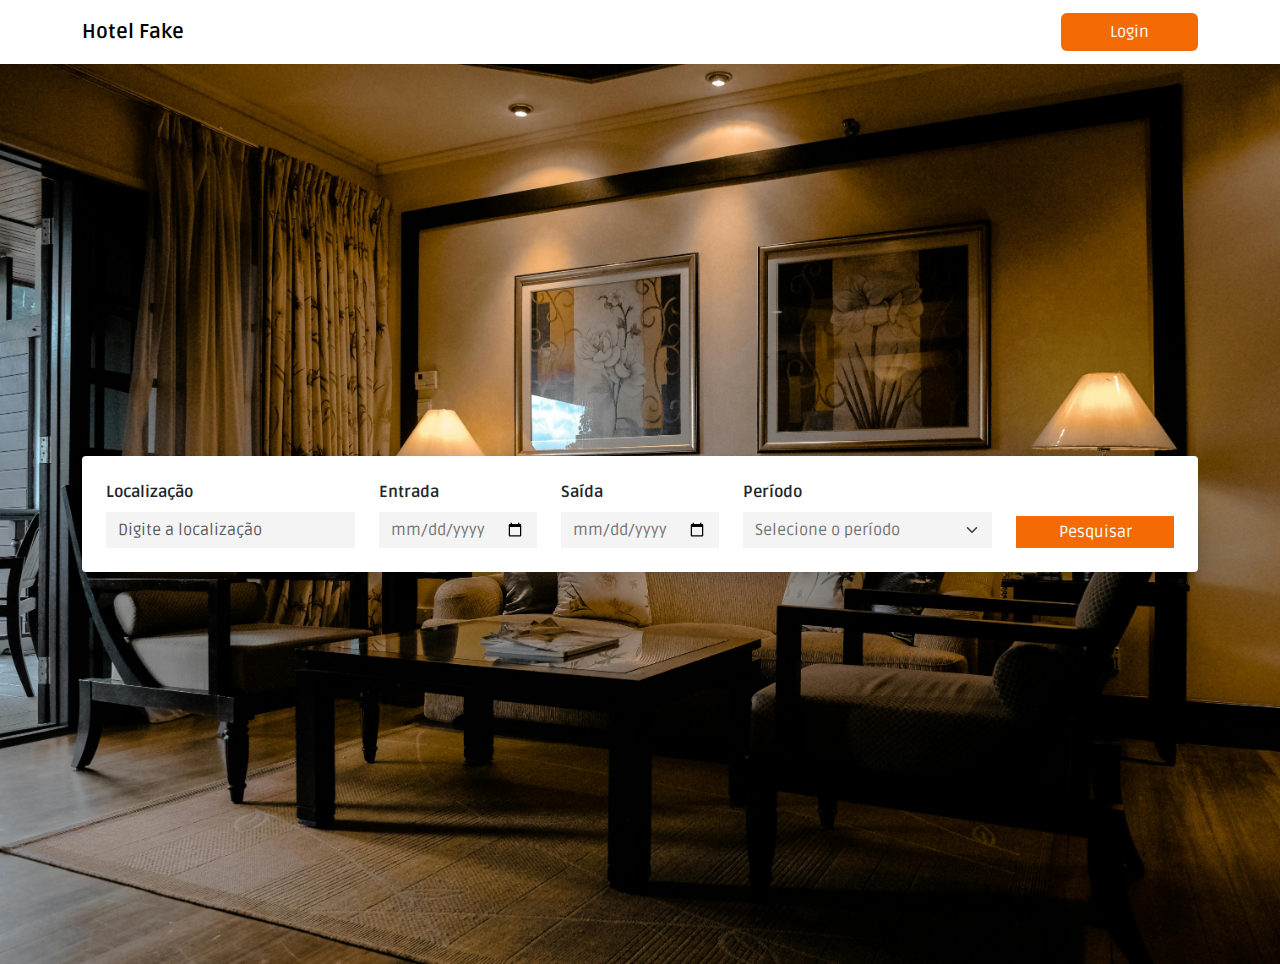
==== index.html @ 95f40a95 "Container Pai" ====
<!DOCTYPE html>
<html lang="pt-br">

<head>
    <meta charset="UTF-8">
    <meta name="viewport" content="width=device-width, initial-scale=1.0">
    <!-- Link correto para o Bootstrap -->
    <link rel="stylesheet" href="https://cdn.jsdelivr.net/npm/bootstrap@5.3.3/dist/css/bootstrap.min.css">
    <link rel="stylesheet" href="style.css">
    <title>HotelFake</title>
</head>

<body>

    <nav class="navbar navbar-expand-lg navbar-light bg-white">
        <div class="container pt-1 pb-1">
            <a class="navbar-brand fw-bold" href="#">Hotel Fake</a>
            <button class="navbar-toggler" type="button" data-bs-toggle="collapse" data-bs-target="#navbarNav"
                aria-controls="navbarNav" aria-expanded="false" aria-label="Toogle navigation">

                <svg xmlns="http://www.w3.org/2000/svg" width="1.5em" height="1.5em" fill="currentColor"
                    class="bi bi-list" viewBox="0 0 16 16">
                    <path fill-rule="evenodd"
                        d="M2.5 12a.5.5 0 0 1 .5-.5h10a.5.5 0 0 1 0 1H3a.5.5 0 0 1-.5-.5m0-4a.5.5 0 0 1 .5-.5h10a.5.5 0 0 1 0 1H3a.5.5 0 0 1-.5-.5m0-4a.5.5 0 0 1 .5-.5h10a.5.5 0 0 1 0 1H3a.5.5 0 0 1-.5-.5" />
                </svg>

            </button>

            <div class="collapse navbar-collapse d-lg-flex justify-content-lg-end" id="navbarNav">
                <ul class="navbar-nav">
                    <!-- Botão aparece em tela menor -->
                    <li class="nav-item d-block d-md-none d-lg-none pt-2 pb-2">
                        <a href="#" type="button" class="btn btn-orange w-100 roudend-0">Login</a>
                    </li>
                    <li class="nav-item d-none d-md-block">
                        <a href="#" type="button" class="btn btn-orange roudend-0 ps-lg-5 pe-lg-5">Login</a>
                    </li>
                </ul>
            </div>
        </div>
    </nav>

    <main class="w-100 min-vh-100 background-banner d-flex justify-content-center align-items-center">
        <div class="container">
            <div class="card rounded-1 border-0 p-1 pt-4 pb-4 p-lg-4 pb-mb-0 pb-lg-0 shadow">
                <div class="car-body">
                    <form class="pb-lg-2" onsubmit="return false;">
                        <div class="row">
                            <div class="col-12 col-md-12 col-lg-3 mb-3">
                                <label for="localizacao" class="form-label fw-bold">Localização</label>
                                <input type="text" class="form-control rounded-0" name="localizacao" id="localizacao"
                                    placeholder="Digite a localização">
                            </div>
                            <div class="col-12 col-md-12 col-lg-2 mb-3">
                                <label for="entrada" class="form-label fw-bold">Entrada</label>
                                <input type="date" class="form-control rounded-0" name="entrada" id="entrada">
                            </div>
                            <div class="col-12 col-md-12 col-lg-2 mb-3">
                                <label for="saida" class="form-label fw-bold">Saída</label>
                                <input type="date" class="form-control rounded-0" name="saida" id="saida">
                            </div>
                            <div class="col-12 col-lg-3 mb-3">
                                <label for="periodo" class="form-label fw-bold">Período</label>
                                    <select class="form-select rounded-0" name="periodo" id="periodo" aria-label="Selecione o período">
                                        <option value="" selected>Selecione o período</option>
                                        <option value="madrugada">Madrugada</option>
                                        <option value="manha">Manhã</option>
                                        <option value="tarde">Tarde</option>
                                        <option value="noite">Noite</option>
                                    </select>
                            </div>
                            <div class="col-12 col-md-12 col-lg-2 mb-3 pt-3 d-lg-flex align-items-end">
                                <a href="#" class="btn btn-lg btn-orange w-100 rounded-0 border-0 p-lg-1">Pesquisar</a>
                            </div>
                        </div>
                    </form>
                </div>
            </div>
        </div>
    </main>
    
</body>

    <!-- Scripts -->
    <script src="https://cdn.jsdelivr.net/npm/@popperjs/core@2.11.8/dist/umd/popper.min.js"
        integrity="sha384-I7E8VVD/ismYTF4hNIPjVp/Zjvgyol6VFvRkX/vR+Vc4jQkC+hVqc2pM8ODewa9r"
        crossorigin="anonymous"></script>
    <script src="https://cdn.jsdelivr.net/npm/bootstrap@5.3.3/dist/js/bootstrap.min.js"
        integrity="sha384-0pUGZvbkm6XF6gxjEnlmuGrJXVbNuzT9qBBavbLwCsOGabYfZo0T0to5eqruptLy"
        crossorigin="anonymous"></script>


</html>
---- style.css ----
@import './assets/css/theme.css';
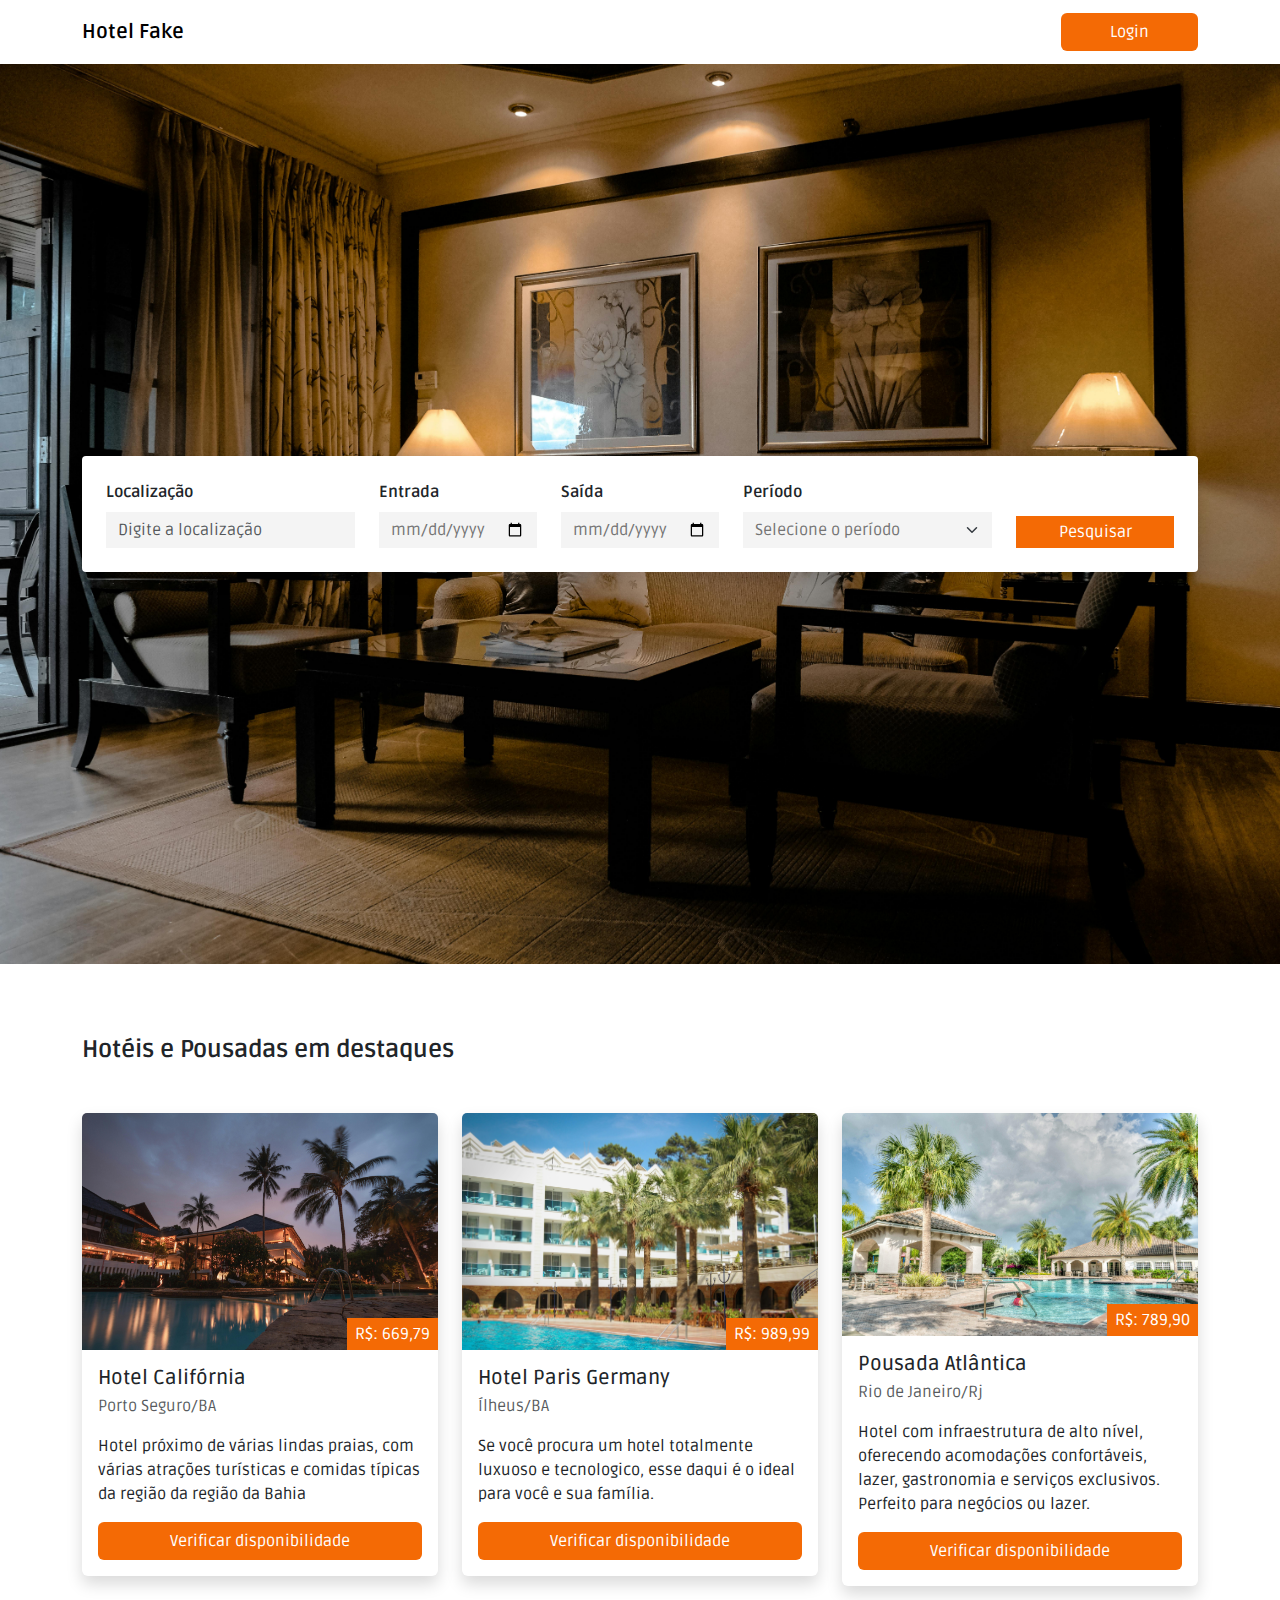
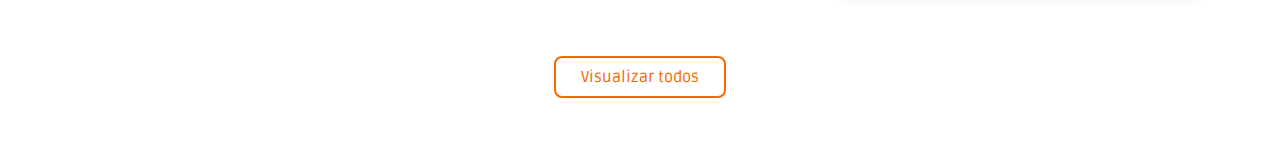
==== commit d6022c84: "Hoteis em destaques" ====
--- a/index.html
+++ b/index.html
@@ -12,6 +12,7 @@
 
 <body>
 
+    <!-- Navbar -->
     <nav class="navbar navbar-expand-lg navbar-light bg-white">
         <div class="container pt-1 pb-1">
             <a class="navbar-brand fw-bold" href="#">Hotel Fake</a>
@@ -39,7 +40,9 @@
             </div>
         </div>
     </nav>
+    <!-- End navbar -->
 
+    <!-- Banner -->
     <main class="w-100 min-vh-100 background-banner d-flex justify-content-center align-items-center">
         <div class="container">
             <div class="card rounded-1 border-0 p-1 pt-4 pb-4 p-lg-4 pb-mb-0 pb-lg-0 shadow">
@@ -78,7 +81,75 @@
             </div>
         </div>
     </main>
-    
+    <!-- End navbar -->
+
+    <main class="w-100 pb-5 pt-lg-4 pb-lg-5">
+        <div class="container pt-5 pb-2 pt-lg-5 pb-lg-0">
+            <h1 class="fs-4 text-center text-lg-start mb-5 fw-bold">
+                Hotéis e Pousadas em destaques
+            </h1>
+            <div class="row mb-4">
+                <div class="col-12 col-md-12 col-lg-4 mb-5">
+                    <div class="card shadow border-0">
+                        <div class="position-relative">
+                            <img src=".//assets/img/banners/hote1.jpg" alt="hotel 01" class="card-img-top">
+                            <span class="position-absolute bottom-0 right-0 bg-color-orange ps-2 pe-2 pt-1 pb-1">R$: 669,79</span>
+                        </div>
+                        <div class="card-body p-3">
+                            <h5 class="card-title mb-1">Hotel Califórnia</h5>
+                            <p class="text-muted">Porto Seguro/BA</p>
+                            <p class="card-text">
+                                Hotel próximo de várias lindas praias, com várias atrações turísticas e comidas típicas da região da região da Bahia
+                            </p>
+                            <a href="#" class="btn btn-orange roudend-0 w-100">Verificar disponibilidade</a>
+                        </div>
+                    </div>
+                </div>
+
+                <div class="col-12 col-md-12 col-lg-4 mb-5">
+                    <div class="card shadow border-0">
+                        <div class="position-relative">
+                            <img src=".//assets/img/banners/hotel2.jpg" alt="hotel 01" class="card-img-top">
+                            <span class="position-absolute bottom-0 right-0 bg-color-orange ps-2 pe-2 pt-1 pb-1">R$: 989,99</span>
+                        </div>
+                        <div class="card-body p-3">
+                            <h5 class="card-title mb-1">Hotel Paris Germany</h5>
+                            <p class="text-muted">Ílheus/BA</p>
+                            <p class="card-text">
+                                Se você procura um hotel totalmente luxuoso e tecnologico, esse daqui é o ideal para você e sua família.
+                            </p>
+                            <a href="#" class="btn btn-orange roudend-0 w-100">Verificar disponibilidade</a>
+                        </div>
+                    </div>
+                </div>
+
+                <div class="col-12 col-md-12 col-lg-4 mb-5">
+                    <div class="card shadow border-0">
+                        <div class="position-relative">
+                            <img src=".//assets/img/banners/hote3.jpg" alt="hotel 01" class="card-img-top">
+                            <span class="position-absolute bottom-0 right-0 bg-color-orange ps-2 pe-2 pt-1 pb-1">R$: 789,90</span>
+                        </div>
+                        <div class="card-body p-3">
+                            <h5 class="card-title mb-1">Pousada Atlântica</h5>
+                            <p class="text-muted">Rio de Janeiro/Rj</p>
+                            <p class="card-text">
+                                Hotel com infraestrutura de alto nível, oferecendo acomodações confortáveis, lazer, gastronomia e serviços exclusivos. 
+                                <br>Perfeito para negócios ou lazer.
+                            </p>
+                            <a href="#" class="btn btn-orange roudend-0 w-100">Verificar disponibilidade</a>
+                        </div>
+                    </div>
+                </div>
+            </div>
+            <div class="row">
+                <div class="col-12 d-flex justify-content-center">
+                    <a href="#" class="btn btn-orange-outline ps-4 pe-4">
+                        Visualizar todos
+                    </a>
+                </div>
+            </div>
+        </div>
+    </main>
 </body>
 
     <!-- Scripts -->
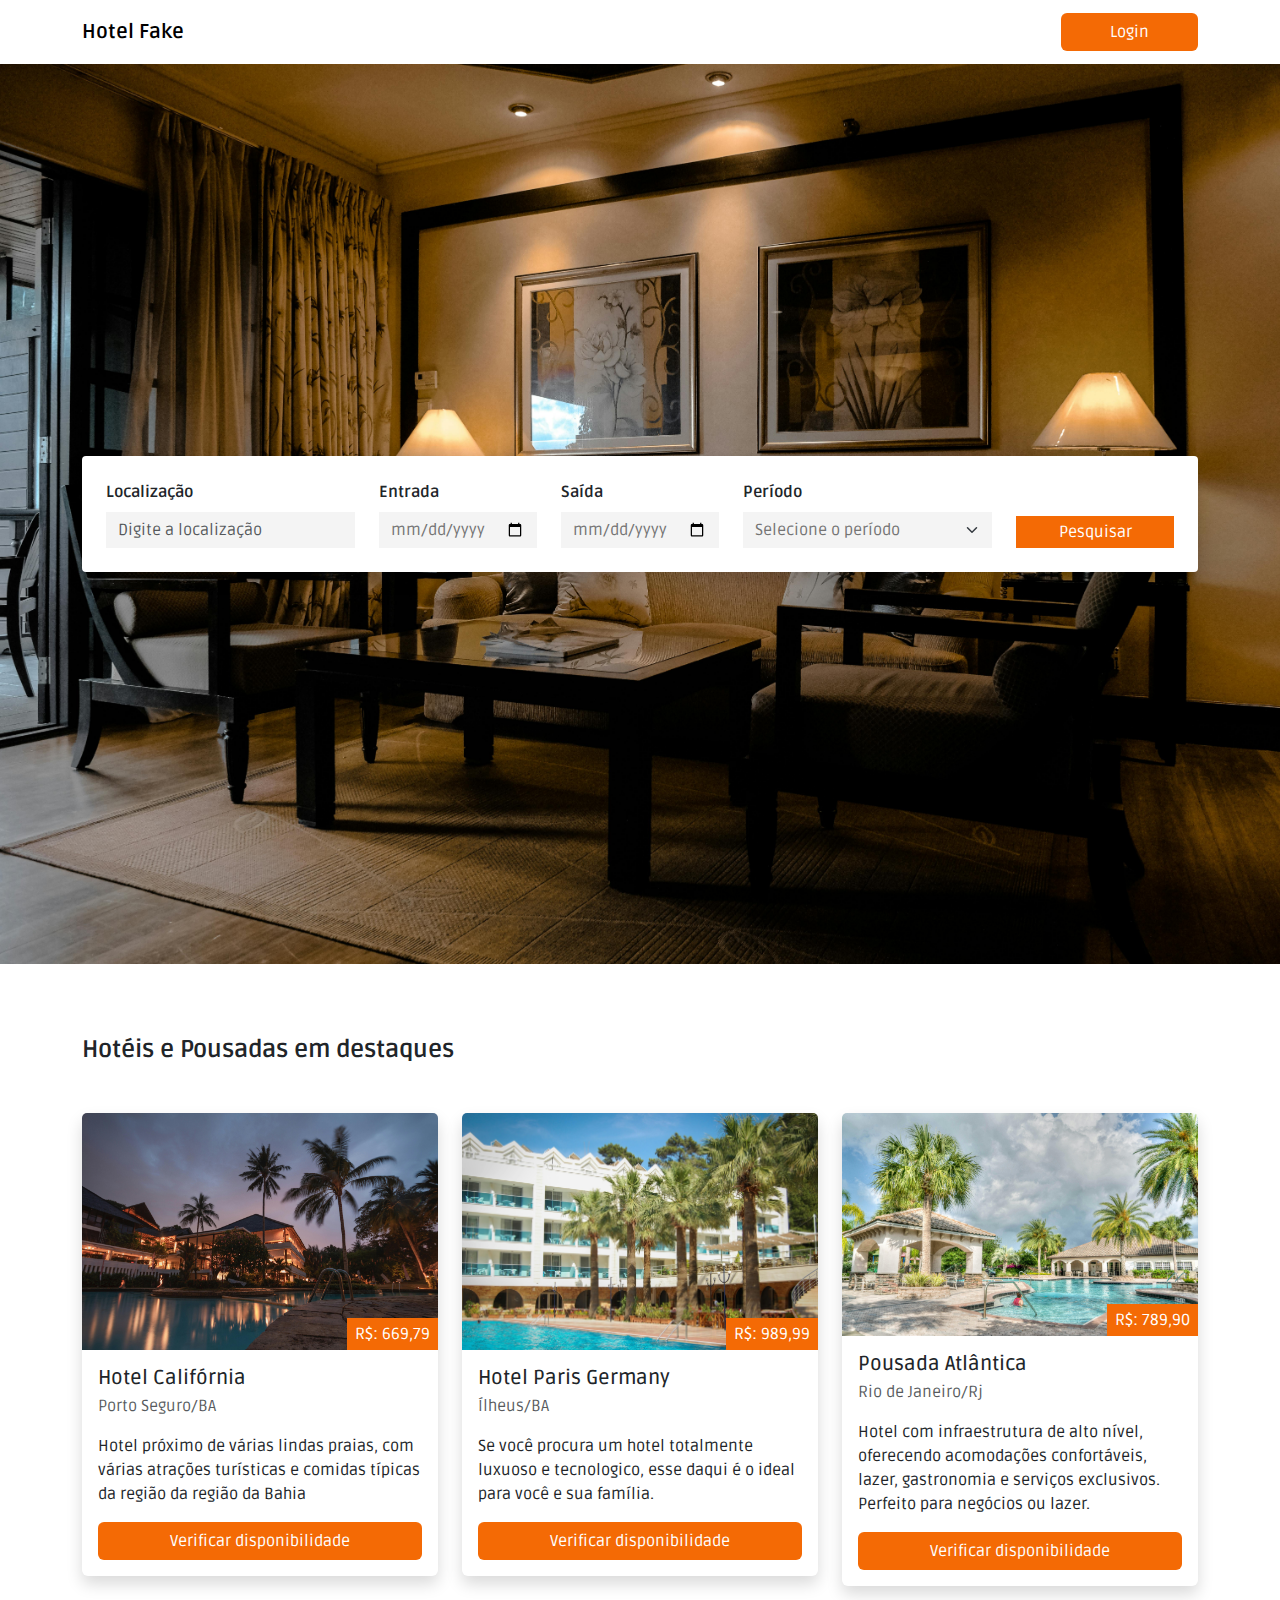
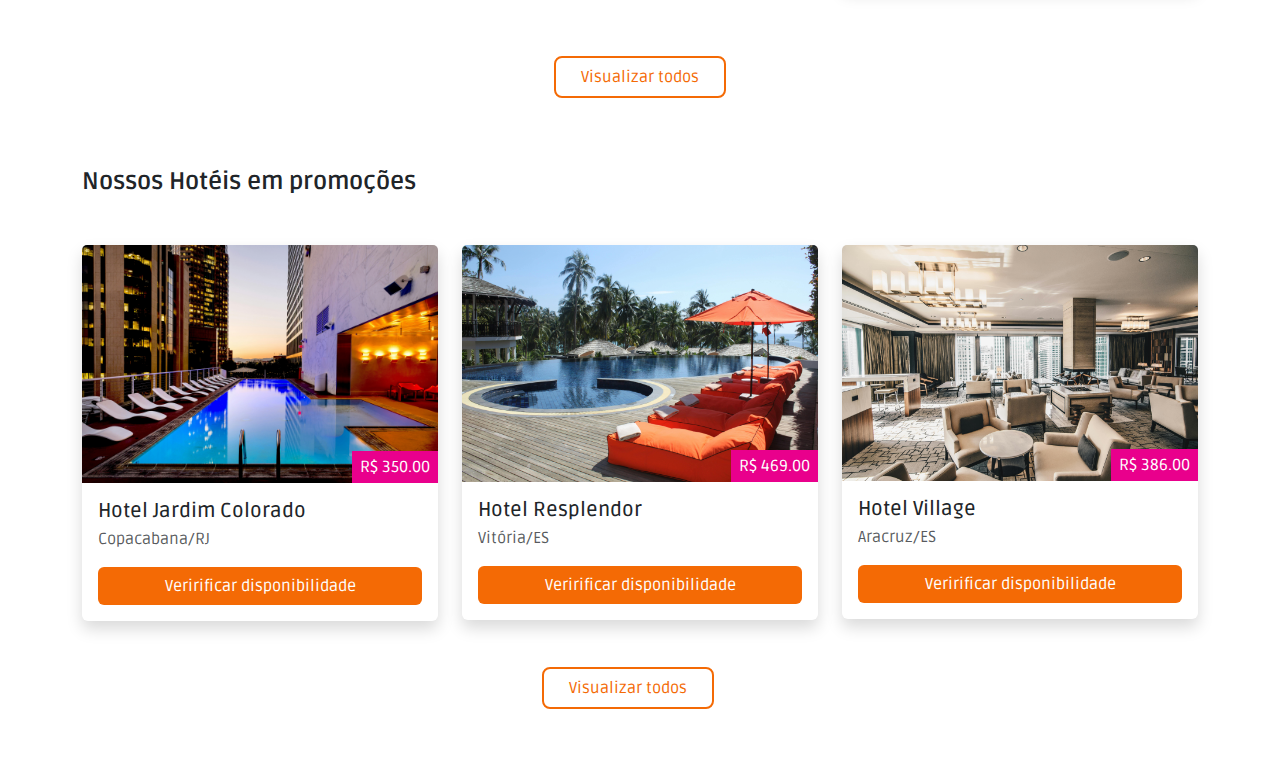
==== commit 836cfcd1: "Hotéis em promoções" ====
--- a/index.html
+++ b/index.html
@@ -81,8 +81,9 @@
             </div>
         </div>
     </main>
-    <!-- End navbar -->
-
+    <!-- End Banner -->
+
+    <!-- Destaques -->
     <main class="w-100 pb-5 pt-lg-4 pb-lg-5">
         <div class="container pt-5 pb-2 pt-lg-5 pb-lg-0">
             <h1 class="fs-4 text-center text-lg-start mb-5 fw-bold">
@@ -141,6 +142,7 @@
                     </div>
                 </div>
             </div>
+
             <div class="row">
                 <div class="col-12 d-flex justify-content-center">
                     <a href="#" class="btn btn-orange-outline ps-4 pe-4">
@@ -150,6 +152,71 @@
             </div>
         </div>
     </main>
+     <!-- End destaques -->
+
+     <!-- Combo -->
+      <main class="w-100 pb-5 pb-lg-5">
+        <div class="container">
+            <div class="w-100 title mb-5 mb-md-5 mb-lg-5 pt-lg-4 pb-lg-0">
+                <h1 class="fs-4 text-center text-lg-start mb-2 fw-bold">Nossos Hotéis em promoções</h1>
+            </div>
+        <div class="row mb-4">
+            <div class="col-12 col-md-12 col-lg-4 mb-5">
+                <div class="card shadow border-0">
+                    <div class="position-relative">
+                    <img src="assets/img/banners/hotel3.jpg" alt="hotel3" class="card-img-top">
+                    <span class="position-absolute bottom-0 right-0 bg-color-roxo ps-2 pe-2 pt-1 pb-1">R$ 350.00</span>
+                </div>
+                <div class="card-body p-3">
+                    <h5 class="card-title mb-1">
+                        Hotel Jardim Colorado
+                    </h5>
+                    <p class="text-muted">Copacabana/RJ</p>
+                    <a href="#" class="btn btn-orange roudend-0 w-100">Veririficar disponibilidade</a>
+                </div>
+            </div>
+        </div>
+
+        <div class="col-12 col-md-12 col-lg-4 mb-5">
+            <div class="card shadow border-0">
+                <div class="position-relative">
+                <img src="assets/img/banners/hotel4.jpg" alt="hotel3" class="card-img-top">
+                <span class="position-absolute bottom-0 right-0 bg-color-roxo ps-2 pe-2 pt-1 pb-1">R$ 469.00</span>
+            </div>
+            <div class="card-body p-3">
+                <h5 class="card-title mb-1">
+                    Hotel Resplendor
+                </h5>
+                <p class="text-muted">Vitória/ES</p>
+                <a href="#" class="btn btn-orange roudend-0 w-100">Veririficar disponibilidade</a>
+            </div>
+        </div>
+    </div>
+
+    <div class="col-12 col-md-12 col-lg-4 mb-5">
+        <div class="card shadow border-0">
+            <div class="position-relative">
+            <img src="assets/img/banners/hotel5.jpg" alt="hotel3" class="card-img-top">
+            <span class="position-absolute bottom-0 right-0 bg-color-roxo ps-2 pe-2 pt-1 pb-1">R$ 386.00</span>
+        </div>
+        <div class="card-body p-3">
+            <h5 class="card-title mb-1">
+                Hotel Village
+            </h5>
+            <p class="text-muted">Aracruz/ES</p>
+            <a href="#" class="btn btn-orange roudend-0 w-100">Veririficar disponibilidade</a>
+        </div>
+    </div>
+</div>
+    <div class="row">
+        <div class="col-12 d-flex justify-content-center">
+            <a href="#" class="btn btn-orange-outline ps-4 pe-4">Visualizar todos
+            </a>
+        </div>
+    </div>
+    </div>
+    <div>
+      </main>
 </body>
 
     <!-- Scripts -->
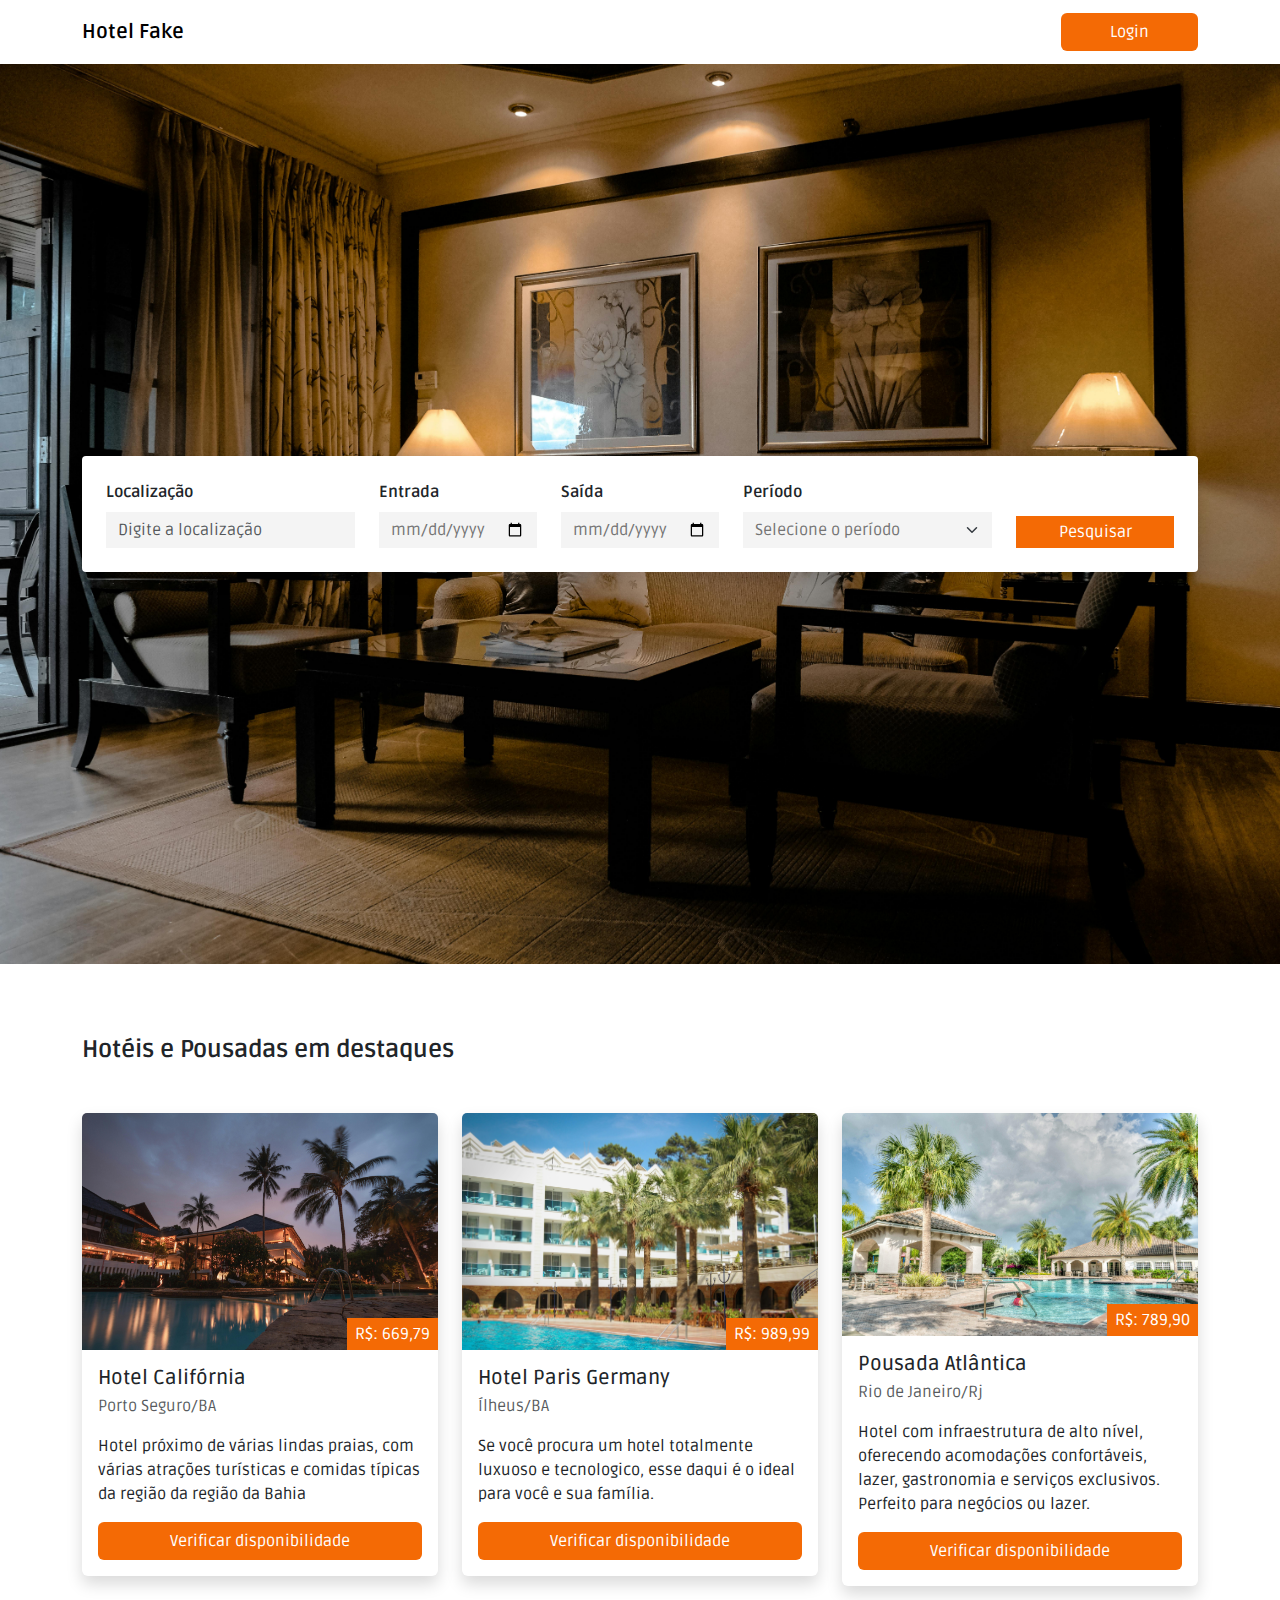
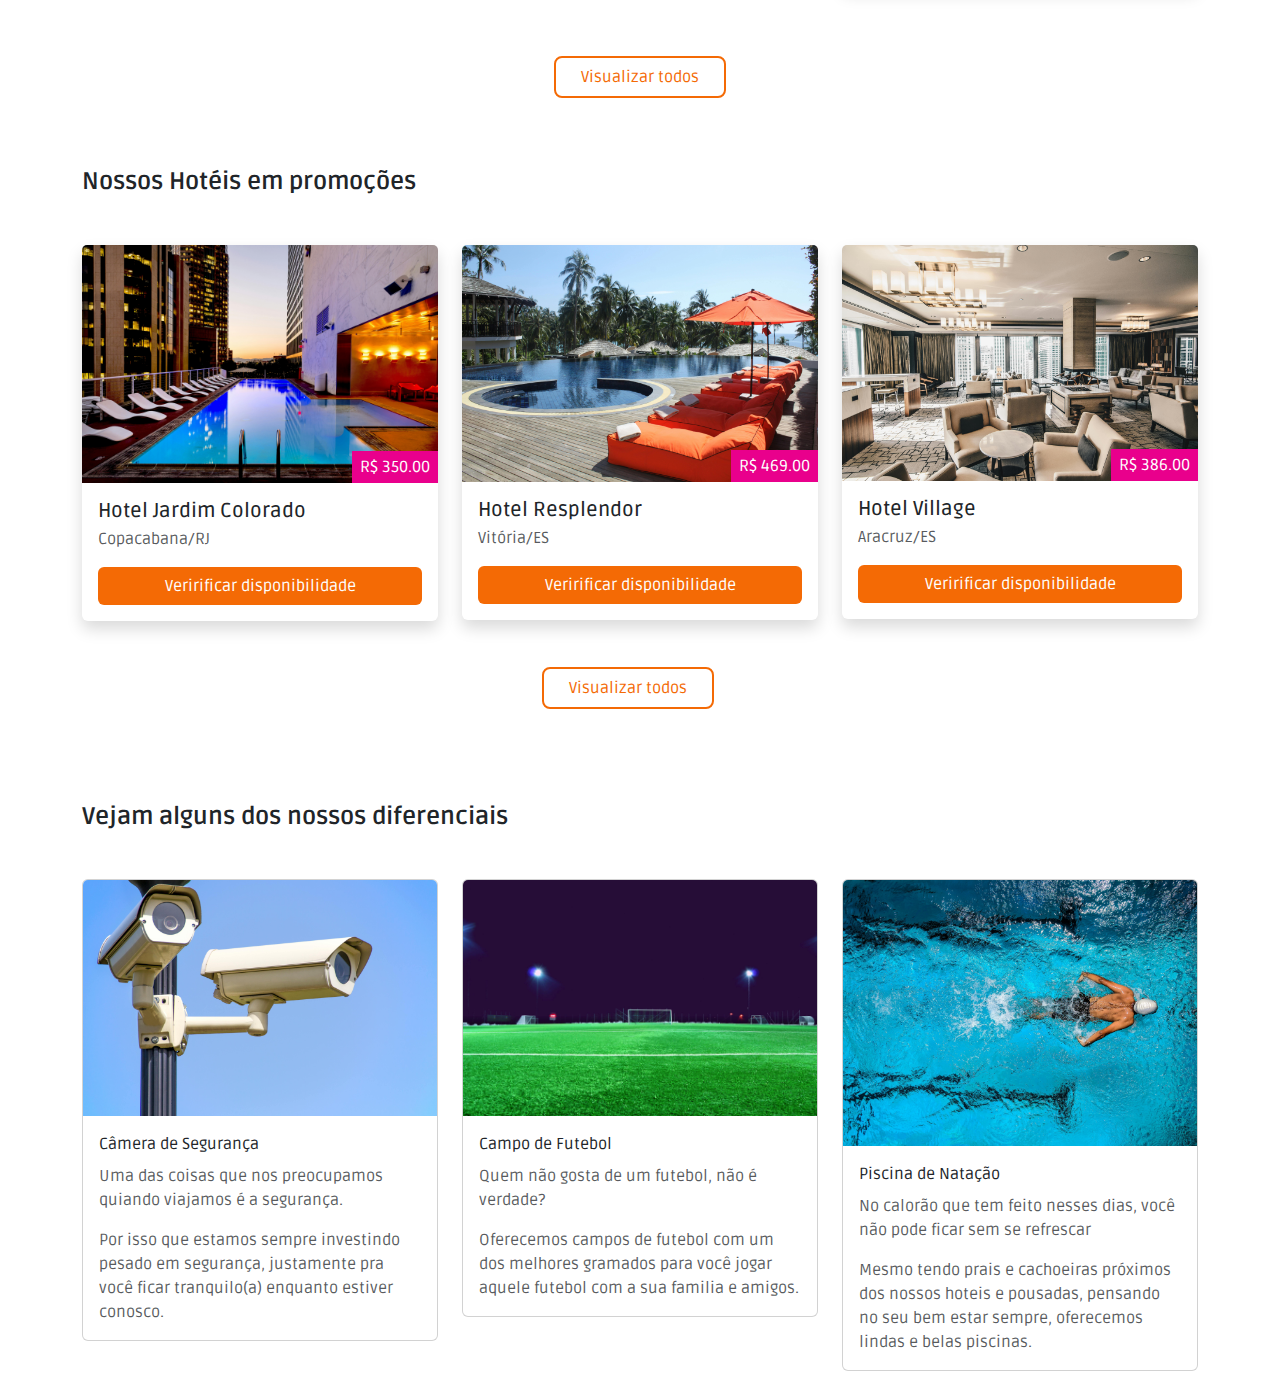
==== commit 23468147: "Diferencial" ====
--- a/index.html
+++ b/index.html
@@ -217,6 +217,64 @@
     </div>
     <div>
       </main>
+     <!-- End Combos -->
+
+      <!-- Diferencial -->
+      <main class="w-100">
+        <div class="container">
+            <div class="w-100 title mb-5 mb-md-5 mb-lg-5 pt-lg-4 pb-lg-0">
+                <h1 class="fs-4 text-center text-md-start text-lg-start mb-2 fw-bold">
+                    Vejam alguns dos nossos diferenciais
+                </h1>
+            </div>
+            <div class="row">
+                <div class="col-12">
+                    <div class="row">
+                        <div class="col-12 col-md-4 col-lg-4 mb-4">
+                            <div class="card">
+                                <img src="assets/img/utilidades/camera.jpg" alt="Câmera" class="card-img-top">
+                                <div class="card-body">
+                                    <div class="card-title">
+                                        Câmera de Segurança
+                                    </div>
+                                    <p class="card-text text-muted">Uma das coisas que nos preocupamos quiando viajamos é a segurança.</p>
+                                    <p class="card-text text-muted">Por isso que estamos sempre investindo pesado em segurança, justamente pra você ficar tranquilo(a) enquanto estiver conosco.</p>
+                                </div>
+                            </div>
+                        </div>
+
+                        <div class="col-12 col-md-4 col-lg-4 mb-4">
+                            <div class="card">
+                                <img src="assets/img/utilidades/campoFutebol.jpg" alt="Campo Futebol" class="card-img-top">
+                                <div class="card-body">
+                                    <div class="card-title">
+                                        Campo de Futebol
+                                    </div>
+                                    <p class="card-text text-muted">Quem não gosta de um futebol, não é verdade?</p>
+                                    <p class="card-text text-muted">Oferecemos campos de futebol com um dos melhores gramados para você jogar aquele futebol com a sua familia e amigos.</p>
+                                </div>
+                            </div>
+                        </div>
+
+                        <div class="col-12 col-md-4 col-lg-4 mb-4">
+                            <div class="card">
+                                <img src="assets/img/utilidades/piscina.jpg" alt="piscina" class="card-img-top">
+                                <div class="card-body">
+                                    <div class="card-title">
+                                       Piscina de Natação
+                                    </div>
+                                    <p class="card-text text-muted">No calorão que tem feito nesses dias, você não pode ficar sem se refrescar</p>
+                                    <p class="card-text text-muted">Mesmo tendo prais e cachoeiras próximos dos nossos hoteis e pousadas, pensando no seu bem estar sempre, oferecemos lindas e belas piscinas.</p>
+                                </div>
+                            </div>
+                        </div>
+                    </div>
+                </div>
+            </div>
+        </div>
+      </main>
+      <!-- End Diferencial -->
+
 </body>
 
     <!-- Scripts -->
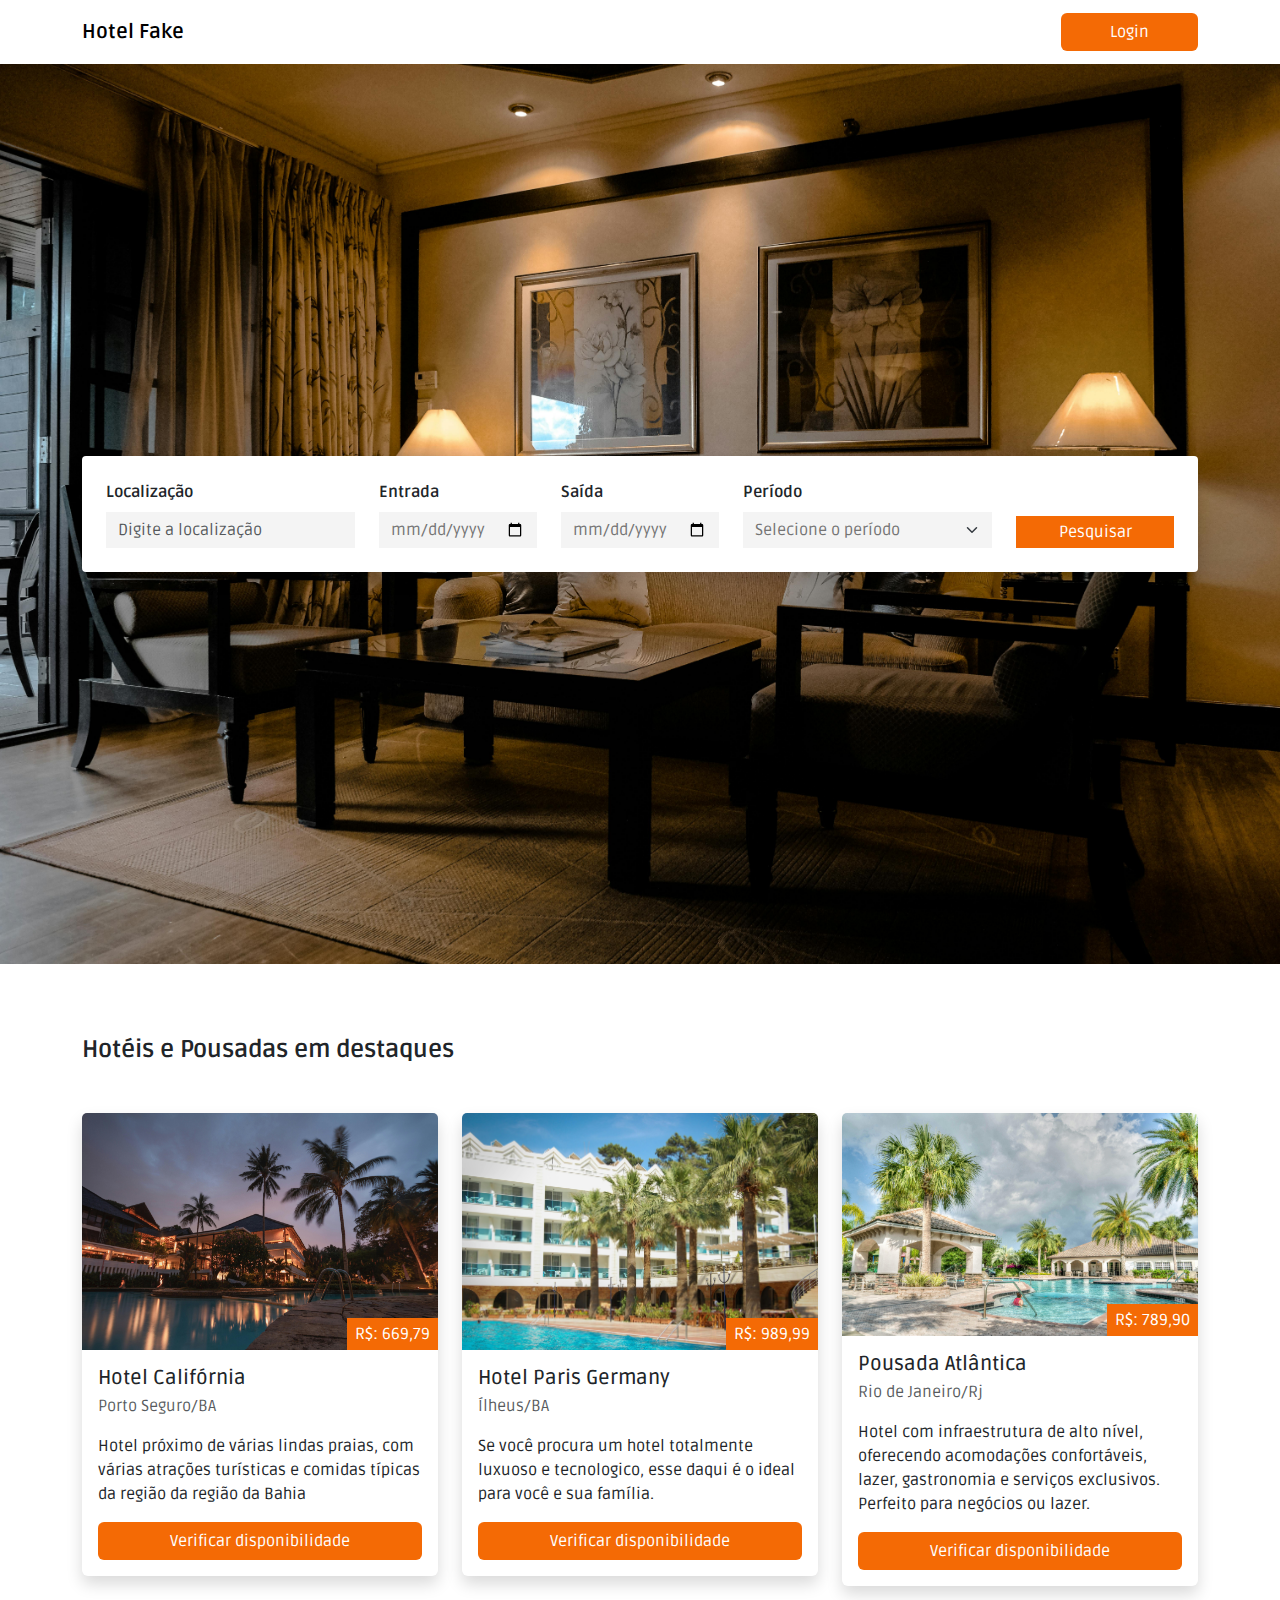
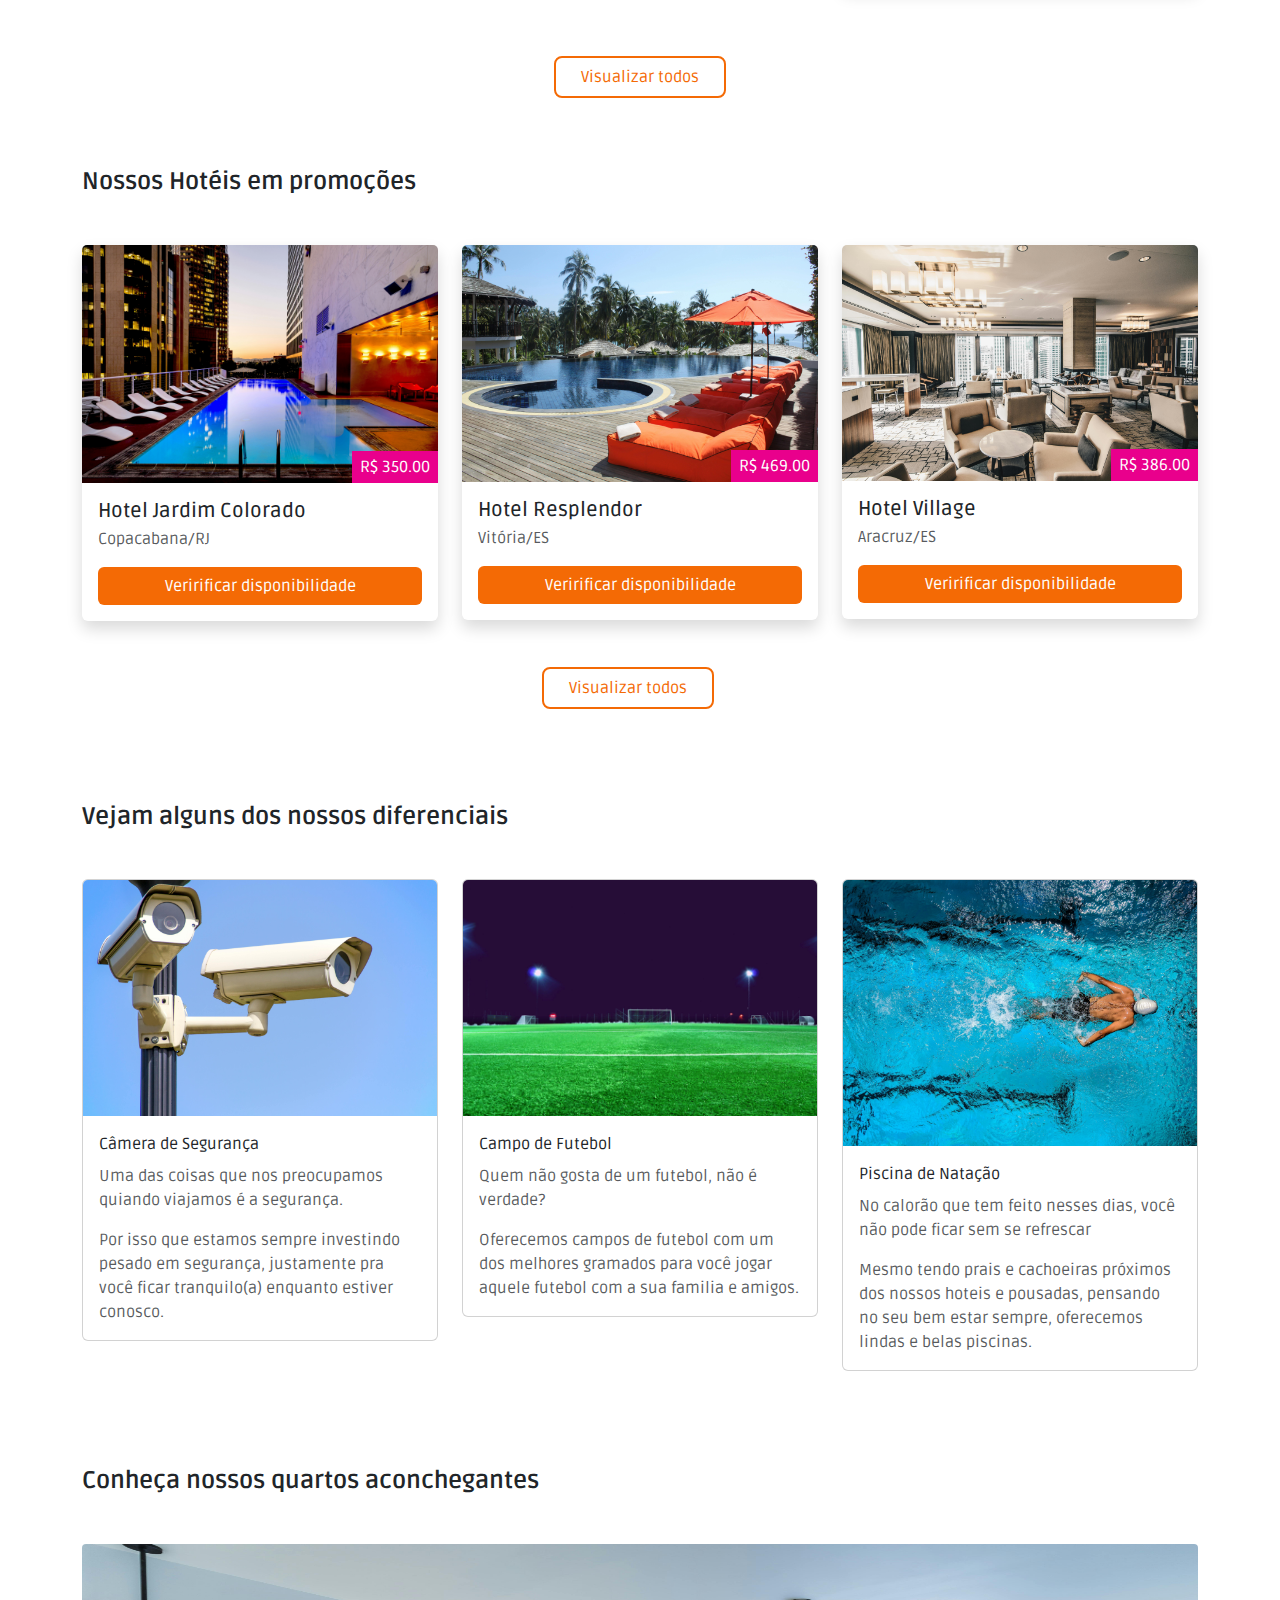
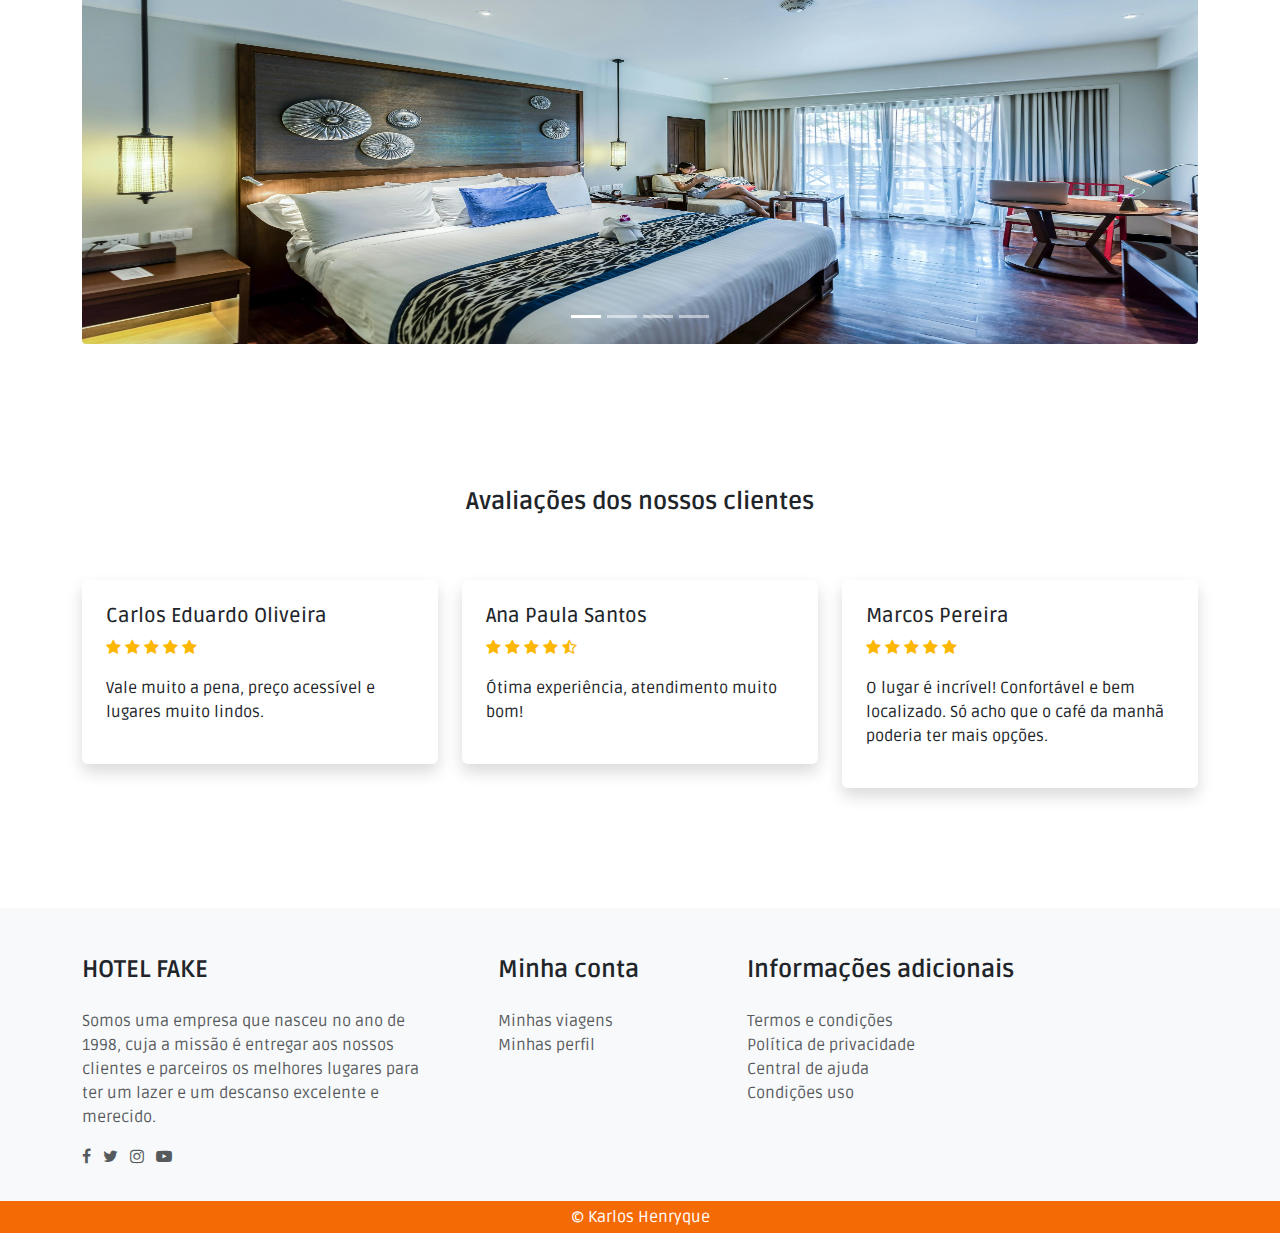
==== commit 312a8d4b: "tela principal finalizada" ====
--- a/index.html
+++ b/index.html
@@ -4,8 +4,9 @@
 <head>
     <meta charset="UTF-8">
     <meta name="viewport" content="width=device-width, initial-scale=1.0">
-    <!-- Link correto para o Bootstrap -->
     <link rel="stylesheet" href="https://cdn.jsdelivr.net/npm/bootstrap@5.3.3/dist/css/bootstrap.min.css">
+    <link href="https://fonts.googleapis.com/css2?family=Material+Icons" rel="stylesheet">
+    <link rel="stylesheet" href="https://cdnjs.cloudflare.com/ajax/libs/font-awesome/4.7.0/css/font-awesome.min.css">
     <link rel="stylesheet" href="style.css">
     <title>HotelFake</title>
 </head>
@@ -64,13 +65,14 @@
                             </div>
                             <div class="col-12 col-lg-3 mb-3">
                                 <label for="periodo" class="form-label fw-bold">Período</label>
-                                    <select class="form-select rounded-0" name="periodo" id="periodo" aria-label="Selecione o período">
-                                        <option value="" selected>Selecione o período</option>
-                                        <option value="madrugada">Madrugada</option>
-                                        <option value="manha">Manhã</option>
-                                        <option value="tarde">Tarde</option>
-                                        <option value="noite">Noite</option>
-                                    </select>
+                                <select class="form-select rounded-0" name="periodo" id="periodo"
+                                    aria-label="Selecione o período">
+                                    <option value="" selected>Selecione o período</option>
+                                    <option value="madrugada">Madrugada</option>
+                                    <option value="manha">Manhã</option>
+                                    <option value="tarde">Tarde</option>
+                                    <option value="noite">Noite</option>
+                                </select>
                             </div>
                             <div class="col-12 col-md-12 col-lg-2 mb-3 pt-3 d-lg-flex align-items-end">
                                 <a href="#" class="btn btn-lg btn-orange w-100 rounded-0 border-0 p-lg-1">Pesquisar</a>
@@ -94,13 +96,15 @@
                     <div class="card shadow border-0">
                         <div class="position-relative">
                             <img src=".//assets/img/banners/hote1.jpg" alt="hotel 01" class="card-img-top">
-                            <span class="position-absolute bottom-0 right-0 bg-color-orange ps-2 pe-2 pt-1 pb-1">R$: 669,79</span>
+                            <span class="position-absolute bottom-0 right-0 bg-color-orange ps-2 pe-2 pt-1 pb-1">R$:
+                                669,79</span>
                         </div>
                         <div class="card-body p-3">
                             <h5 class="card-title mb-1">Hotel Califórnia</h5>
                             <p class="text-muted">Porto Seguro/BA</p>
                             <p class="card-text">
-                                Hotel próximo de várias lindas praias, com várias atrações turísticas e comidas típicas da região da região da Bahia
+                                Hotel próximo de várias lindas praias, com várias atrações turísticas e comidas típicas
+                                da região da região da Bahia
                             </p>
                             <a href="#" class="btn btn-orange roudend-0 w-100">Verificar disponibilidade</a>
                         </div>
@@ -111,13 +115,15 @@
                     <div class="card shadow border-0">
                         <div class="position-relative">
                             <img src=".//assets/img/banners/hotel2.jpg" alt="hotel 01" class="card-img-top">
-                            <span class="position-absolute bottom-0 right-0 bg-color-orange ps-2 pe-2 pt-1 pb-1">R$: 989,99</span>
+                            <span class="position-absolute bottom-0 right-0 bg-color-orange ps-2 pe-2 pt-1 pb-1">R$:
+                                989,99</span>
                         </div>
                         <div class="card-body p-3">
                             <h5 class="card-title mb-1">Hotel Paris Germany</h5>
                             <p class="text-muted">Ílheus/BA</p>
                             <p class="card-text">
-                                Se você procura um hotel totalmente luxuoso e tecnologico, esse daqui é o ideal para você e sua família.
+                                Se você procura um hotel totalmente luxuoso e tecnologico, esse daqui é o ideal para
+                                você e sua família.
                             </p>
                             <a href="#" class="btn btn-orange roudend-0 w-100">Verificar disponibilidade</a>
                         </div>
@@ -128,13 +134,15 @@
                     <div class="card shadow border-0">
                         <div class="position-relative">
                             <img src=".//assets/img/banners/hote3.jpg" alt="hotel 01" class="card-img-top">
-                            <span class="position-absolute bottom-0 right-0 bg-color-orange ps-2 pe-2 pt-1 pb-1">R$: 789,90</span>
+                            <span class="position-absolute bottom-0 right-0 bg-color-orange ps-2 pe-2 pt-1 pb-1">R$:
+                                789,90</span>
                         </div>
                         <div class="card-body p-3">
                             <h5 class="card-title mb-1">Pousada Atlântica</h5>
                             <p class="text-muted">Rio de Janeiro/Rj</p>
                             <p class="card-text">
-                                Hotel com infraestrutura de alto nível, oferecendo acomodações confortáveis, lazer, gastronomia e serviços exclusivos. 
+                                Hotel com infraestrutura de alto nível, oferecendo acomodações confortáveis, lazer,
+                                gastronomia e serviços exclusivos.
                                 <br>Perfeito para negócios ou lazer.
                             </p>
                             <a href="#" class="btn btn-orange roudend-0 w-100">Verificar disponibilidade</a>
@@ -152,75 +160,78 @@
             </div>
         </div>
     </main>
-     <!-- End destaques -->
-
-     <!-- Combo -->
-      <main class="w-100 pb-5 pb-lg-5">
+    <!-- End destaques -->
+
+    <!-- Combo -->
+    <main class="w-100 pb-5 pb-lg-5">
         <div class="container">
             <div class="w-100 title mb-5 mb-md-5 mb-lg-5 pt-lg-4 pb-lg-0">
                 <h1 class="fs-4 text-center text-lg-start mb-2 fw-bold">Nossos Hotéis em promoções</h1>
             </div>
-        <div class="row mb-4">
-            <div class="col-12 col-md-12 col-lg-4 mb-5">
-                <div class="card shadow border-0">
-                    <div class="position-relative">
-                    <img src="assets/img/banners/hotel3.jpg" alt="hotel3" class="card-img-top">
-                    <span class="position-absolute bottom-0 right-0 bg-color-roxo ps-2 pe-2 pt-1 pb-1">R$ 350.00</span>
-                </div>
-                <div class="card-body p-3">
-                    <h5 class="card-title mb-1">
-                        Hotel Jardim Colorado
-                    </h5>
-                    <p class="text-muted">Copacabana/RJ</p>
-                    <a href="#" class="btn btn-orange roudend-0 w-100">Veririficar disponibilidade</a>
-                </div>
-            </div>
-        </div>
-
-        <div class="col-12 col-md-12 col-lg-4 mb-5">
-            <div class="card shadow border-0">
-                <div class="position-relative">
-                <img src="assets/img/banners/hotel4.jpg" alt="hotel3" class="card-img-top">
-                <span class="position-absolute bottom-0 right-0 bg-color-roxo ps-2 pe-2 pt-1 pb-1">R$ 469.00</span>
-            </div>
-            <div class="card-body p-3">
-                <h5 class="card-title mb-1">
-                    Hotel Resplendor
-                </h5>
-                <p class="text-muted">Vitória/ES</p>
-                <a href="#" class="btn btn-orange roudend-0 w-100">Veririficar disponibilidade</a>
-            </div>
-        </div>
-    </div>
-
-    <div class="col-12 col-md-12 col-lg-4 mb-5">
-        <div class="card shadow border-0">
-            <div class="position-relative">
-            <img src="assets/img/banners/hotel5.jpg" alt="hotel3" class="card-img-top">
-            <span class="position-absolute bottom-0 right-0 bg-color-roxo ps-2 pe-2 pt-1 pb-1">R$ 386.00</span>
-        </div>
-        <div class="card-body p-3">
-            <h5 class="card-title mb-1">
-                Hotel Village
-            </h5>
-            <p class="text-muted">Aracruz/ES</p>
-            <a href="#" class="btn btn-orange roudend-0 w-100">Veririficar disponibilidade</a>
-        </div>
-    </div>
-</div>
-    <div class="row">
-        <div class="col-12 d-flex justify-content-center">
-            <a href="#" class="btn btn-orange-outline ps-4 pe-4">Visualizar todos
-            </a>
-        </div>
-    </div>
-    </div>
-    <div>
-      </main>
-     <!-- End Combos -->
-
-      <!-- Diferencial -->
-      <main class="w-100">
+            <div class="row mb-4">
+                <div class="col-12 col-md-12 col-lg-4 mb-5">
+                    <div class="card shadow border-0">
+                        <div class="position-relative">
+                            <img src="assets/img/banners/hotel3.jpg" alt="hotel3" class="card-img-top">
+                            <span class="position-absolute bottom-0 right-0 bg-color-roxo ps-2 pe-2 pt-1 pb-1">R$
+                                350.00</span>
+                        </div>
+                        <div class="card-body p-3">
+                            <h5 class="card-title mb-1">
+                                Hotel Jardim Colorado
+                            </h5>
+                            <p class="text-muted">Copacabana/RJ</p>
+                            <a href="#" class="btn btn-orange roudend-0 w-100">Veririficar disponibilidade</a>
+                        </div>
+                    </div>
+                </div>
+
+                <div class="col-12 col-md-12 col-lg-4 mb-5">
+                    <div class="card shadow border-0">
+                        <div class="position-relative">
+                            <img src="assets/img/banners/hotel4.jpg" alt="hotel3" class="card-img-top">
+                            <span class="position-absolute bottom-0 right-0 bg-color-roxo ps-2 pe-2 pt-1 pb-1">R$
+                                469.00</span>
+                        </div>
+                        <div class="card-body p-3">
+                            <h5 class="card-title mb-1">
+                                Hotel Resplendor
+                            </h5>
+                            <p class="text-muted">Vitória/ES</p>
+                            <a href="#" class="btn btn-orange roudend-0 w-100">Veririficar disponibilidade</a>
+                        </div>
+                    </div>
+                </div>
+
+                <div class="col-12 col-md-12 col-lg-4 mb-5">
+                    <div class="card shadow border-0">
+                        <div class="position-relative">
+                            <img src="assets/img/banners/hotel5.jpg" alt="hotel3" class="card-img-top">
+                            <span class="position-absolute bottom-0 right-0 bg-color-roxo ps-2 pe-2 pt-1 pb-1">R$
+                                386.00</span>
+                        </div>
+                        <div class="card-body p-3">
+                            <h5 class="card-title mb-1">
+                                Hotel Village
+                            </h5>
+                            <p class="text-muted">Aracruz/ES</p>
+                            <a href="#" class="btn btn-orange roudend-0 w-100">Veririficar disponibilidade</a>
+                        </div>
+                    </div>
+                </div>
+                <div class="row">
+                    <div class="col-12 d-flex justify-content-center">
+                        <a href="#" class="btn btn-orange-outline ps-4 pe-4">Visualizar todos
+                        </a>
+                    </div>
+                </div>
+            </div>
+            <div>
+    </main>
+    <!-- End Combos -->
+
+    <!-- Diferencial -->
+    <main class="w-100">
         <div class="container">
             <div class="w-100 title mb-5 mb-md-5 mb-lg-5 pt-lg-4 pb-lg-0">
                 <h1 class="fs-4 text-center text-md-start text-lg-start mb-2 fw-bold">
@@ -237,21 +248,25 @@
                                     <div class="card-title">
                                         Câmera de Segurança
                                     </div>
-                                    <p class="card-text text-muted">Uma das coisas que nos preocupamos quiando viajamos é a segurança.</p>
-                                    <p class="card-text text-muted">Por isso que estamos sempre investindo pesado em segurança, justamente pra você ficar tranquilo(a) enquanto estiver conosco.</p>
+                                    <p class="card-text text-muted">Uma das coisas que nos preocupamos quiando viajamos
+                                        é a segurança.</p>
+                                    <p class="card-text text-muted">Por isso que estamos sempre investindo pesado em
+                                        segurança, justamente pra você ficar tranquilo(a) enquanto estiver conosco.</p>
                                 </div>
                             </div>
                         </div>
 
                         <div class="col-12 col-md-4 col-lg-4 mb-4">
                             <div class="card">
-                                <img src="assets/img/utilidades/campoFutebol.jpg" alt="Campo Futebol" class="card-img-top">
+                                <img src="assets/img/utilidades/campoFutebol.jpg" alt="Campo Futebol"
+                                    class="card-img-top">
                                 <div class="card-body">
                                     <div class="card-title">
                                         Campo de Futebol
                                     </div>
                                     <p class="card-text text-muted">Quem não gosta de um futebol, não é verdade?</p>
-                                    <p class="card-text text-muted">Oferecemos campos de futebol com um dos melhores gramados para você jogar aquele futebol com a sua familia e amigos.</p>
+                                    <p class="card-text text-muted">Oferecemos campos de futebol com um dos melhores
+                                        gramados para você jogar aquele futebol com a sua familia e amigos.</p>
                                 </div>
                             </div>
                         </div>
@@ -261,10 +276,13 @@
                                 <img src="assets/img/utilidades/piscina.jpg" alt="piscina" class="card-img-top">
                                 <div class="card-body">
                                     <div class="card-title">
-                                       Piscina de Natação
+                                        Piscina de Natação
                                     </div>
-                                    <p class="card-text text-muted">No calorão que tem feito nesses dias, você não pode ficar sem se refrescar</p>
-                                    <p class="card-text text-muted">Mesmo tendo prais e cachoeiras próximos dos nossos hoteis e pousadas, pensando no seu bem estar sempre, oferecemos lindas e belas piscinas.</p>
+                                    <p class="card-text text-muted">No calorão que tem feito nesses dias, você não pode
+                                        ficar sem se refrescar</p>
+                                    <p class="card-text text-muted">Mesmo tendo prais e cachoeiras próximos dos nossos
+                                        hoteis e pousadas, pensando no seu bem estar sempre, oferecemos lindas e belas
+                                        piscinas.</p>
                                 </div>
                             </div>
                         </div>
@@ -272,18 +290,168 @@
                 </div>
             </div>
         </div>
-      </main>
-      <!-- End Diferencial -->
+    </main>
+    <!-- End Diferencial -->
+
+    <!-- Nossos quartos -->
+    <main class="w-100 pb-4 pb-mb-4 pt-lg-4 pb-lg-4">
+        <div class="container pt-5 pb-2 pt-lg-5 pb-lg-5">
+            <h1 class="fs-4 text-center text-lg-start mb-5 fw-bold">Conheça nossos quartos aconchegantes</h1>
+            <div id="carouselControls" class="carousel slide" data-bs-interval="0">
+                <div class="carousel-inner">
+                    <div class="carousel-item active">
+                        <img src="assets/img/quartos/quarto1.jpg" alt=""
+                            class="d-block w-100 rounded-1 carousel-item-img">
+                    </div>
+                    <div class="carousel-item">
+                        <img src="assets/img/quartos/quarto2.jpg" alt=""
+                            class="d-block w-100 rounded-1 carousel-item-img">
+                    </div>
+                    <div class="carousel-item">
+                        <img src="assets/img/quartos/quarto3.jpg" alt=""
+                            class="d-block w-100 rounded-1 carousel-item-img">
+                    </div>
+                    <div class="carousel-item">
+                        <img src="assets/img/quartos/quarto4.jpg" alt=""
+                            class="d-block w-100 rounded-1 carousel-item-img">
+                    </div>
+                </div>
+                <ul class="carousel-indicators">
+                    <li data-bs-target="#carouselControls" data-bs-slide-to="0" class="active"></li>
+                    <li data-bs-target="#carouselControls" data-bs-slide-to="1"></li>
+                    <li data-bs-target="#carouselControls" data-bs-slide-to="2"></li>
+                    <li data-bs-target="#carouselControls" data-bs-slide-to="3"></li>
+                </ul>
+            </div>
+        </div>
+    </main>
+    <!-- End Quartos -->
+
+    <!-- Avaliações -->
+    <main class="w-100 pt-lg-4 pb-lg-5">
+        <div class="container pt-5 pb-2 pt-lg-5 pb-lg-5">
+            <div class="w-100 title mb-5 pt-lg-0">
+                <h1 class="fs-4 text-center text-lg-center mb-2 fw-bold">Avaliações dos nossos clientes</h1>
+                <div class="line-orange m-auto"></div>
+            </div>
+            <div class="row pt-3">
+                <div class="col-12 col-md-12 col-lg-4 mb-4">
+                    <div class="card border-0 shadow p-2">
+                        <div class="card-body">
+                            <div class="w-100 mb-3">
+                                <h4 class="fs-5">Carlos Eduardo Oliveira</h4>
+                                <span class="star"><i class="fa fa-star" aria-hidden="true"></i></span>
+                                <span class="star"><i class="fa fa-star" aria-hidden="true"></i></span>
+                                <span class="star"><i class="fa fa-star" aria-hidden="true"></i></span>
+                                <span class="star"><i class="fa fa-star" aria-hidden="true"></i></span>
+                                <span class="star"><i class="fa fa-star" aria-hidden="true"></i></span>
+                            </div>
+                            <p>Vale muito a pena, preço acessível e lugares muito lindos.</p>
+                        </div>
+                    </div>
+                </div>
+    
+                <div class="col-12 col-md-12 col-lg-4 mb-4">
+                    <div class="card border-0 shadow p-2">
+                        <div class="card-body">
+                            <div class="w-100 mb-3">
+                                <h4 class="fs-5">Ana Paula Santos</h4>
+                                <span class="star"><i class="fa fa-star" aria-hidden="true"></i></span>
+                                <span class="star"><i class="fa fa-star" aria-hidden="true"></i></span>
+                                <span class="star"><i class="fa fa-star" aria-hidden="true"></i></span>
+                                <span class="star"><i class="fa fa-star" aria-hidden="true"></i></span>
+                                <span class="star"><i class="fa fa-star-half-o" aria-hidden="true"></i></span>
+                            </div>
+                            <p>Ótima experiência, atendimento muito bom!</p>
+                        </div>
+                    </div>
+                </div>
+
+                <div class="col-12 col-md-12 col-lg-4 mb-4">
+                    <div class="card border-0 shadow p-2">
+                        <div class="card-body">
+                            <div class="w-100 mb-3">
+                                <h4 class="fs-5">Marcos Pereira</h4>
+                                <span class="star"><i class="fa fa-star" aria-hidden="true"></i></span>
+                                <span class="star"><i class="fa fa-star" aria-hidden="true"></i></span>
+                                <span class="star"><i class="fa fa-star" aria-hidden="true"></i></span>
+                                <span class="star"><i class="fa fa-star" aria-hidden="true"></i></span>
+                                <span class="star"><i class="fa fa-star" aria-hidden="true"></i></span>
+                            </div>
+                            <p>O lugar é incrível! Confortável e bem localizado. Só acho que o café da manhã poderia ter mais opções.</p>
+                        </div>
+                    </div>
+                </div>
+            </div>
+        </div>
+    </main>
+    <!-- End Avaliações -->
+    
+    <!-- Footer -->
+     <footer class="w-100 bg-light">
+        <div class="container pt-5 pt-lg-5 pb-lg-3">
+            <div class="row">
+                <div class="col-12 col-md-3 col-lg-4 mb-3 mb-md-0 mb-lg-0">
+                    <h4 class="fs-4 fw-bold text-uppercase mb-2 mb-md-4 mb-lg-4">Hotel Fake</h4>
+                    <p class="text-muted">
+                        Somos uma empresa que nasceu no ano de 1998, cuja a missão é entregar aos nossos clientes e parceiros os melhores lugares para ter um lazer e um descanso excelente e merecido.
+                    </p>
+                    <p>
+                        <a href="#" title="Facebook" class="text-decoration-none text-muted me-1 me-md-1 me-lg-2">
+                            <i class="fa fa-facebook" aria-hidden="true"></i>
+                        </a>
+                        <a href="#" title="Twitter" class="text-decoration-none text-muted me-1 me-md-1 me-lg-2">
+                            <i class="fa fa-twitter" aria-hidden="true"></i>
+                        </a>
+                        <a href="#" title="Instagram" class="text-decoration-none text-muted me-1 me-md-1 me-lg-2">
+                            <i class="fa fa-instagram" aria-hidden="true"></i>
+                        </a>
+                        <a href="#" title="Youtube" class="text-decoration-none text-muted me-1 me-md-1 me-lg-2">
+                            <i class="fa fa-youtube-play" aria-hidden="true"></i>
+                        </a>
+                    </p>
+                </div>
+                <div class="col-12 col-md-3 mol-lg-4 pe-lg-0 ps-lg-5 mb-3 mb-md-0 mb-lg-0">
+                    <h4 class="fs-4 fw-bold mb-2 mb-md-4 mb-lg-4">Minha conta</h4>
+                    <p class="mb-0">
+                        <a href="#" class="text-decoration-none text-muted">Minhas viagens</a>
+                    </p>
+                    <p class="mb-0">
+                        <a href="#" class="text-decoration-none text-muted">Minhas perfil</a>
+                    </p>
+                </div>
+                <div class="col-12 col-md-3 col-lg-4 mb-3 mb-md-0 mb-lg-0">
+                    <h4 class="fs-4 fw-bold mb-2 mb-md-4 mb-lg-4">Informações adicionais</h4>
+                    <p class="mb-0">
+                        <a href="#" class="text-decoration-none text-muted">Termos e condições</a>
+                    </p>
+                    <p class="mb-0">
+                        <a href="#" class="text-decoration-none text-muted">Política de privacidade</a>
+                    </p>
+                    <p class="mb-0">
+                        <a href="#" class="text-decoration-none text-muted">Central de ajuda</a>
+                    </p>
+                    <p class="mb-0">
+                        <a href="#" class="text-decoration-none text-muted">Condições uso</a>
+                    </p>
+                </div>
+            </div>
+        </div>
+        <div class="w-100 bg-color-orange d-flex justify-content-center align-items-center">
+            <p class="mb-0 pt-1 pb-1">&copy; <a href="https://github.com/KarlosHenryque" style="text-decoration: none; color: white;">Karlos Henryque</a></p>
+        </div>
+     </footer>
+     <!-- End Footer -->
 
 </body>
 
-    <!-- Scripts -->
-    <script src="https://cdn.jsdelivr.net/npm/@popperjs/core@2.11.8/dist/umd/popper.min.js"
-        integrity="sha384-I7E8VVD/ismYTF4hNIPjVp/Zjvgyol6VFvRkX/vR+Vc4jQkC+hVqc2pM8ODewa9r"
-        crossorigin="anonymous"></script>
-    <script src="https://cdn.jsdelivr.net/npm/bootstrap@5.3.3/dist/js/bootstrap.min.js"
-        integrity="sha384-0pUGZvbkm6XF6gxjEnlmuGrJXVbNuzT9qBBavbLwCsOGabYfZo0T0to5eqruptLy"
-        crossorigin="anonymous"></script>
+<!-- Scripts -->
+<script src="https://cdn.jsdelivr.net/npm/@popperjs/core@2.11.8/dist/umd/popper.min.js"
+    integrity="sha384-I7E8VVD/ismYTF4hNIPjVp/Zjvgyol6VFvRkX/vR+Vc4jQkC+hVqc2pM8ODewa9r"
+    crossorigin="anonymous"></script>
+<script src="https://cdn.jsdelivr.net/npm/bootstrap@5.3.3/dist/js/bootstrap.min.js"
+    integrity="sha384-0pUGZvbkm6XF6gxjEnlmuGrJXVbNuzT9qBBavbLwCsOGabYfZo0T0to5eqruptLy"
+    crossorigin="anonymous"></script>
 
 
 </html>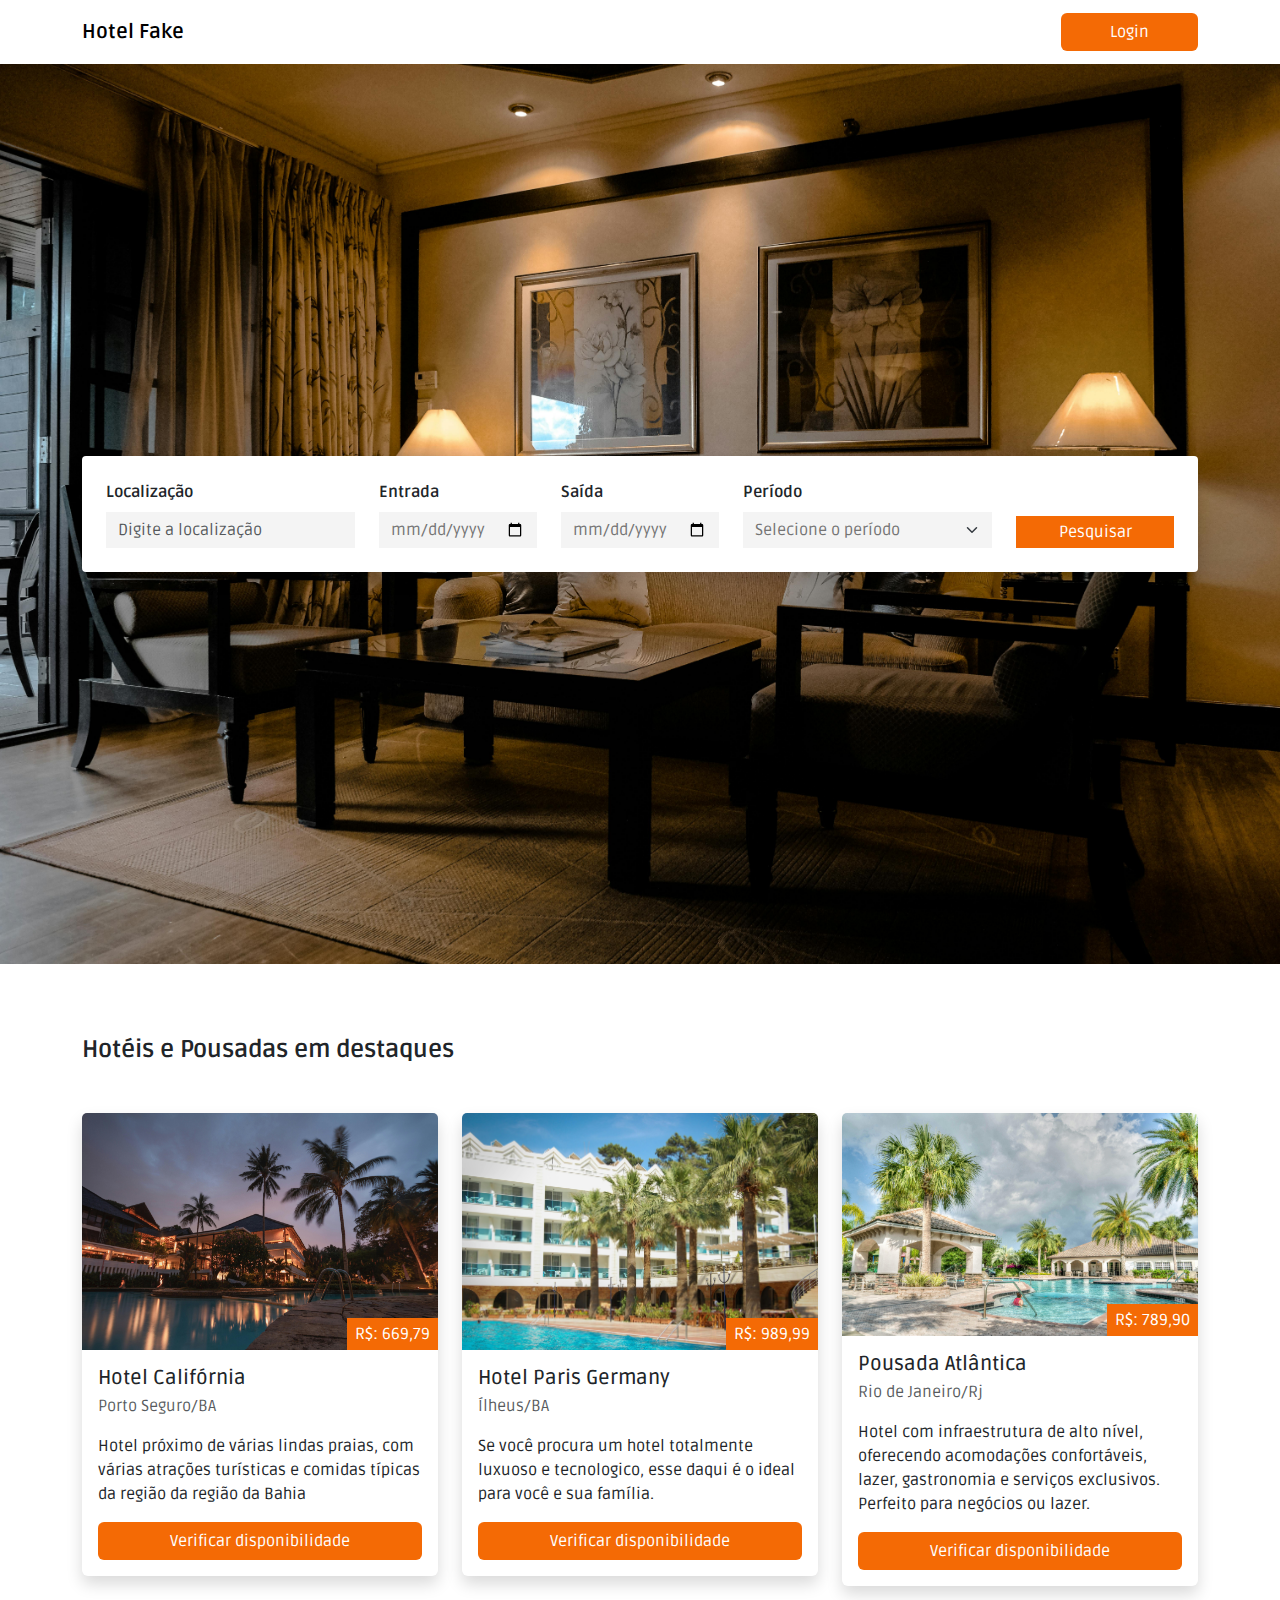
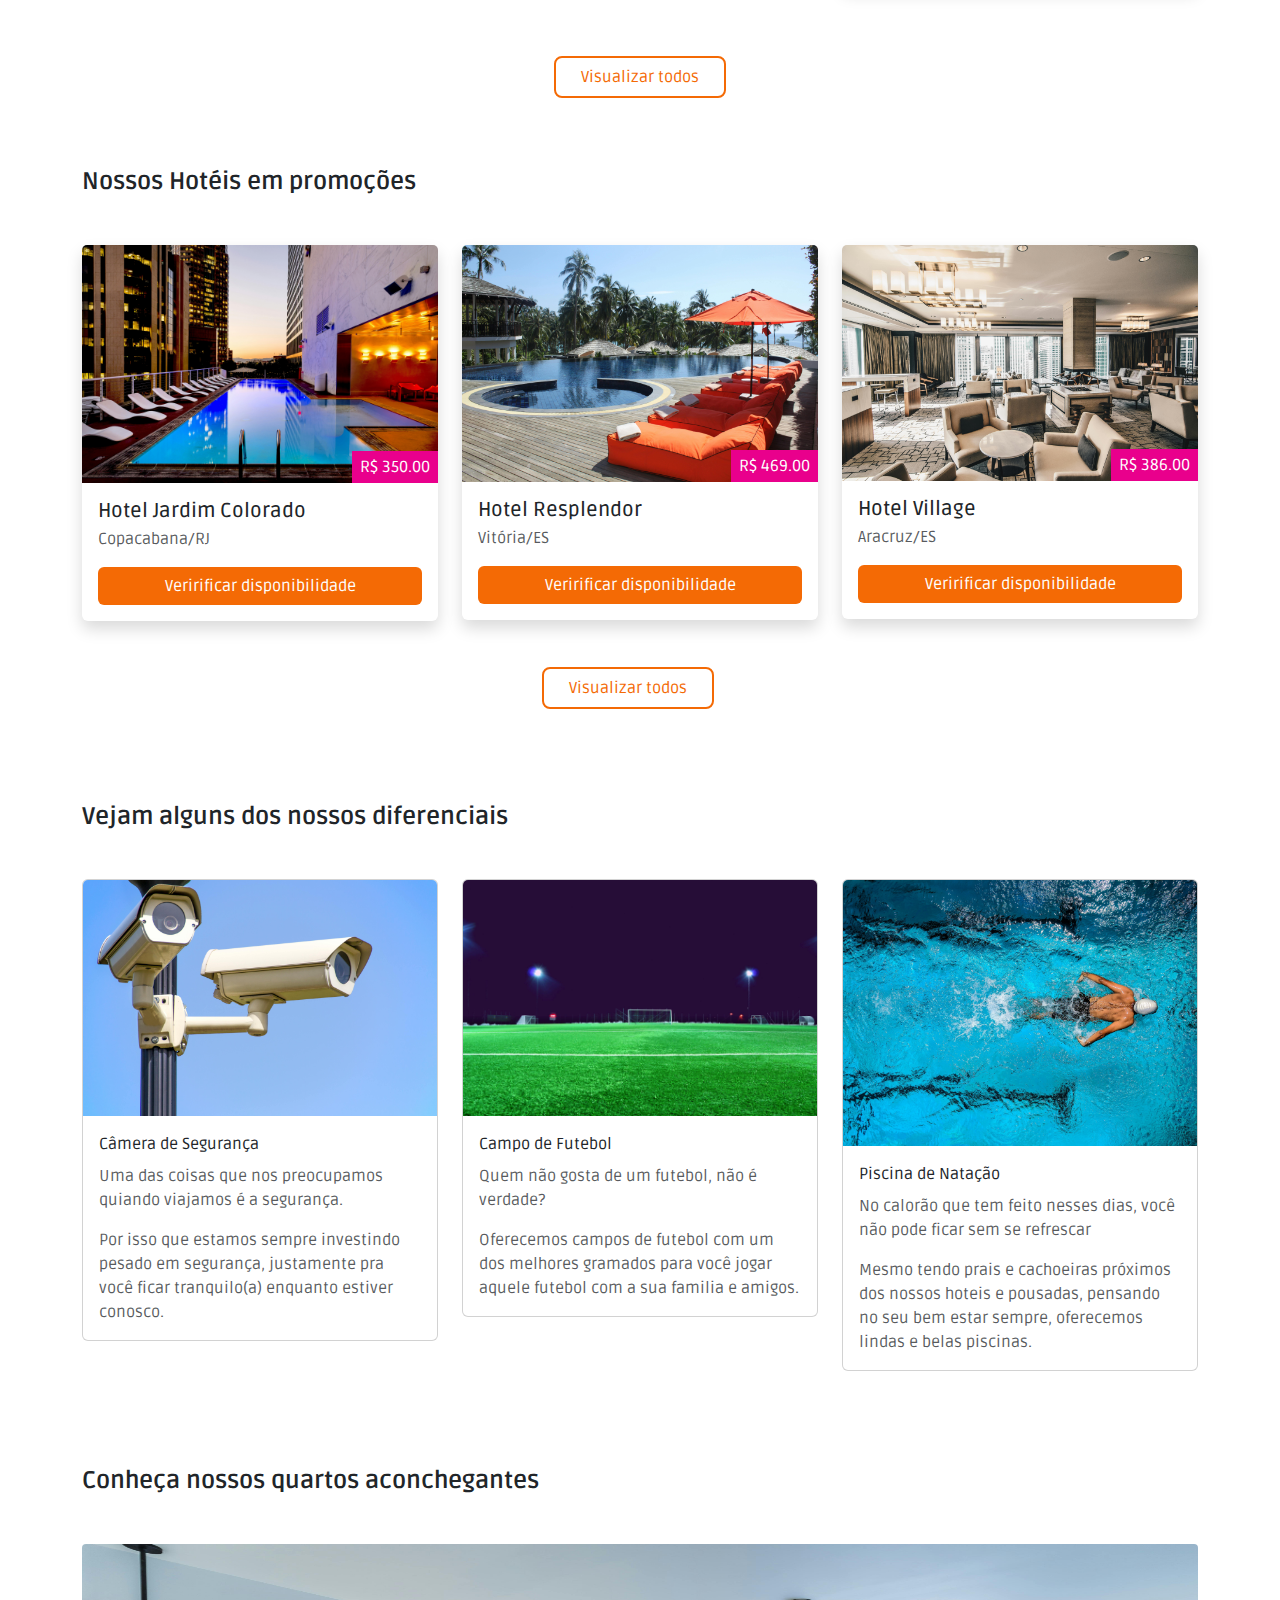
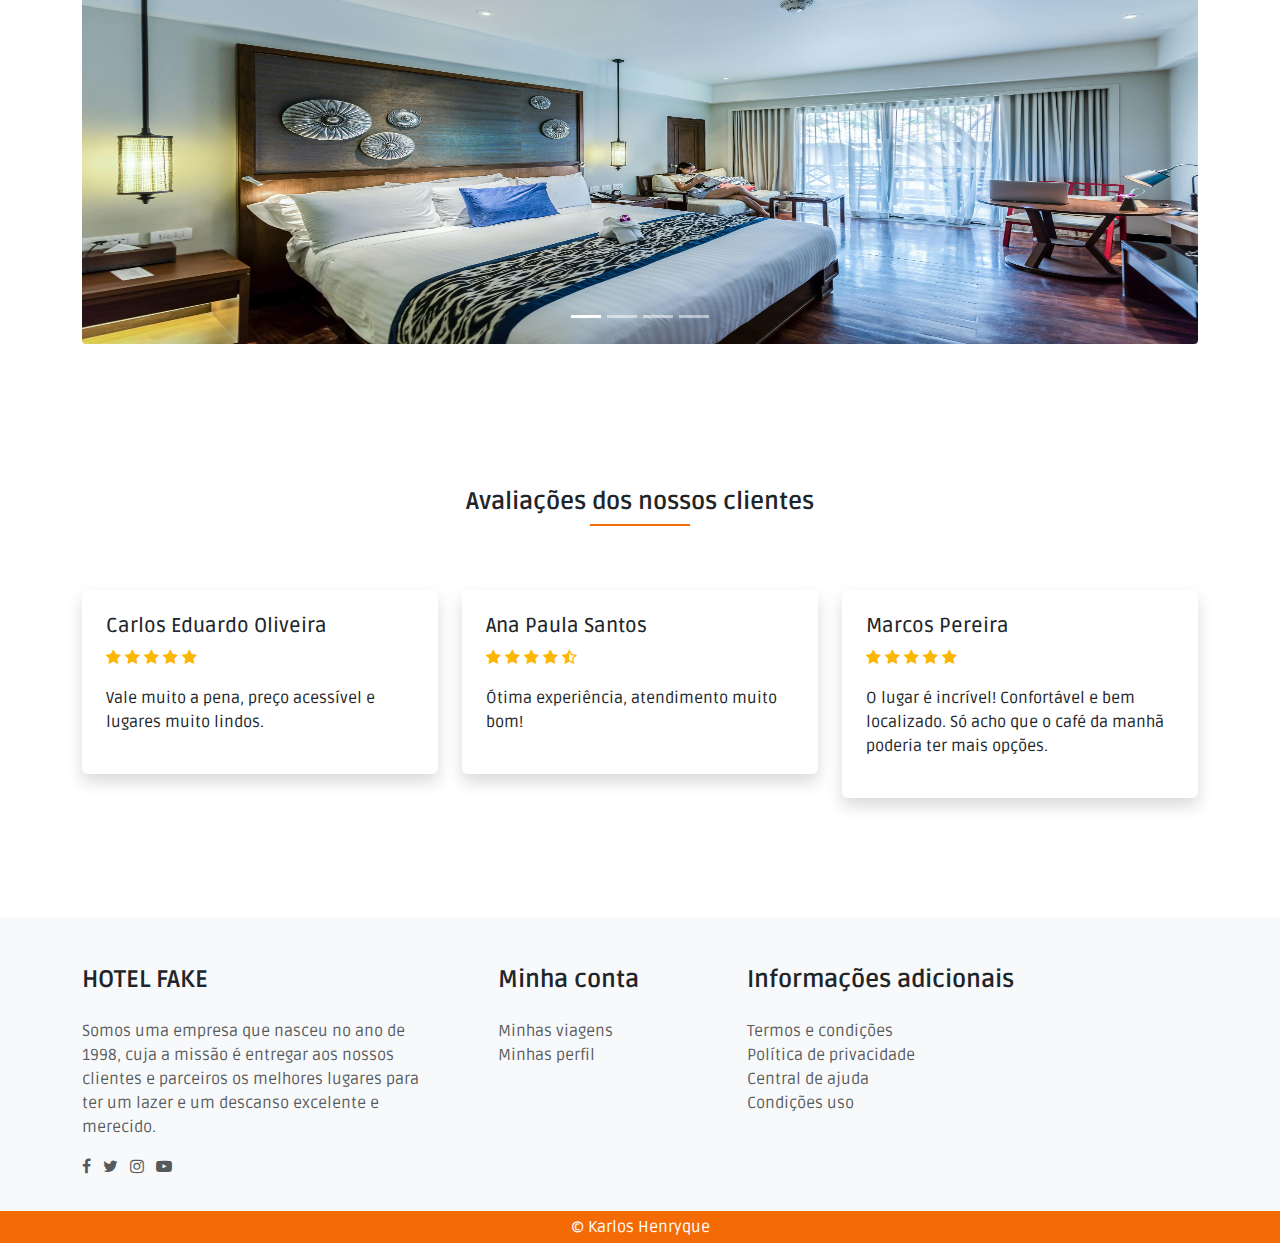
==== commit 810357cc: "Pré-Reserva" ====
--- a/index.html
+++ b/index.html
@@ -106,7 +106,7 @@
                                 Hotel próximo de várias lindas praias, com várias atrações turísticas e comidas típicas
                                 da região da região da Bahia
                             </p>
-                            <a href="#" class="btn btn-orange roudend-0 w-100">Verificar disponibilidade</a>
+                            <a href="available.html" class="btn btn-orange roudend-0 w-100">Verificar disponibilidade</a>
                         </div>
                     </div>
                 </div>
@@ -125,7 +125,7 @@
                                 Se você procura um hotel totalmente luxuoso e tecnologico, esse daqui é o ideal para
                                 você e sua família.
                             </p>
-                            <a href="#" class="btn btn-orange roudend-0 w-100">Verificar disponibilidade</a>
+                            <a href="unavailable.html" class="btn btn-orange roudend-0 w-100">Verificar disponibilidade</a>
                         </div>
                     </div>
                 </div>
@@ -145,7 +145,7 @@
                                 gastronomia e serviços exclusivos.
                                 <br>Perfeito para negócios ou lazer.
                             </p>
-                            <a href="#" class="btn btn-orange roudend-0 w-100">Verificar disponibilidade</a>
+                            <a href="available2.html" class="btn btn-orange roudend-0 w-100">Verificar disponibilidade</a>
                         </div>
                     </div>
                 </div>
@@ -181,7 +181,7 @@
                                 Hotel Jardim Colorado
                             </h5>
                             <p class="text-muted">Copacabana/RJ</p>
-                            <a href="#" class="btn btn-orange roudend-0 w-100">Veririficar disponibilidade</a>
+                            <a href="available3.html" class="btn btn-orange roudend-0 w-100">Veririficar disponibilidade</a>
                         </div>
                     </div>
                 </div>
@@ -198,7 +198,7 @@
                                 Hotel Resplendor
                             </h5>
                             <p class="text-muted">Vitória/ES</p>
-                            <a href="#" class="btn btn-orange roudend-0 w-100">Veririficar disponibilidade</a>
+                            <a href="available4.html" class="btn btn-orange roudend-0 w-100">Veririficar disponibilidade</a>
                         </div>
                     </div>
                 </div>
@@ -215,7 +215,7 @@
                                 Hotel Village
                             </h5>
                             <p class="text-muted">Aracruz/ES</p>
-                            <a href="#" class="btn btn-orange roudend-0 w-100">Veririficar disponibilidade</a>
+                            <a href="available5.html" class="btn btn-orange roudend-0 w-100">Veririficar disponibilidade</a>
                         </div>
                     </div>
                 </div>
